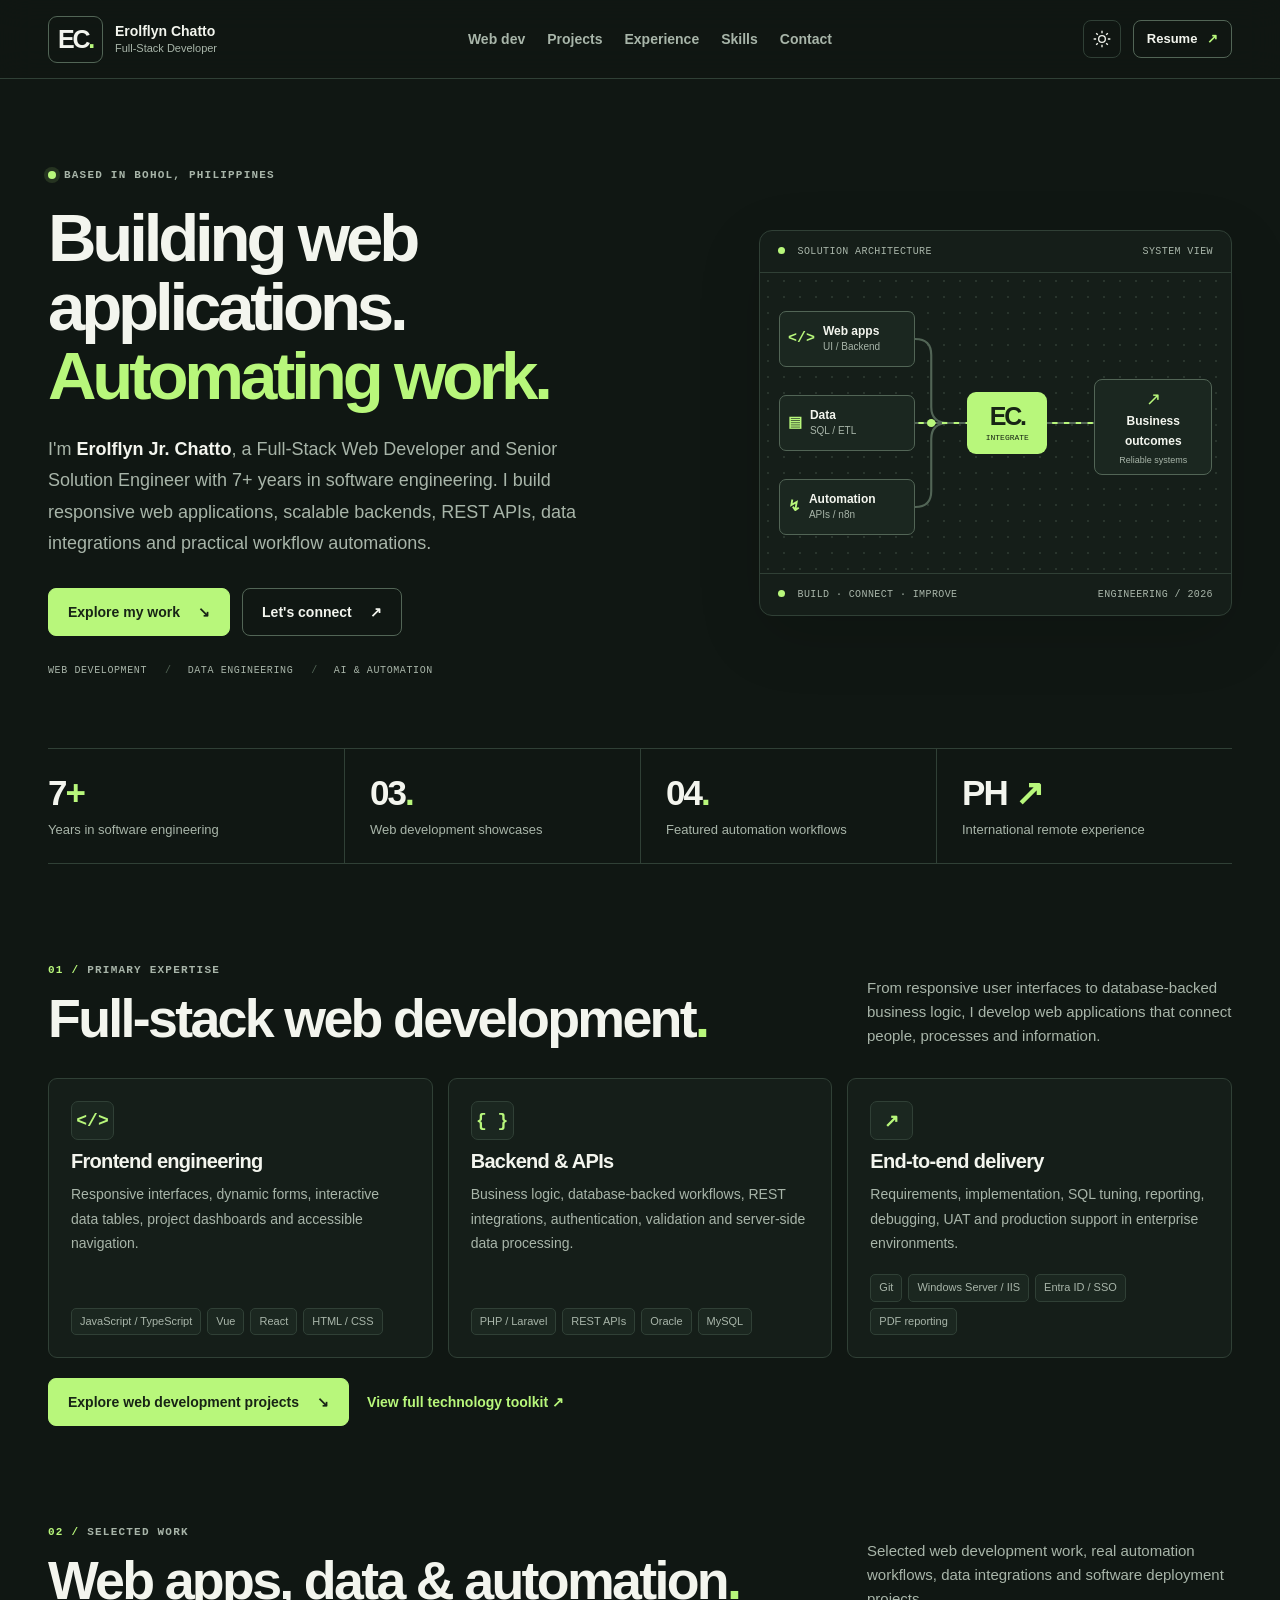
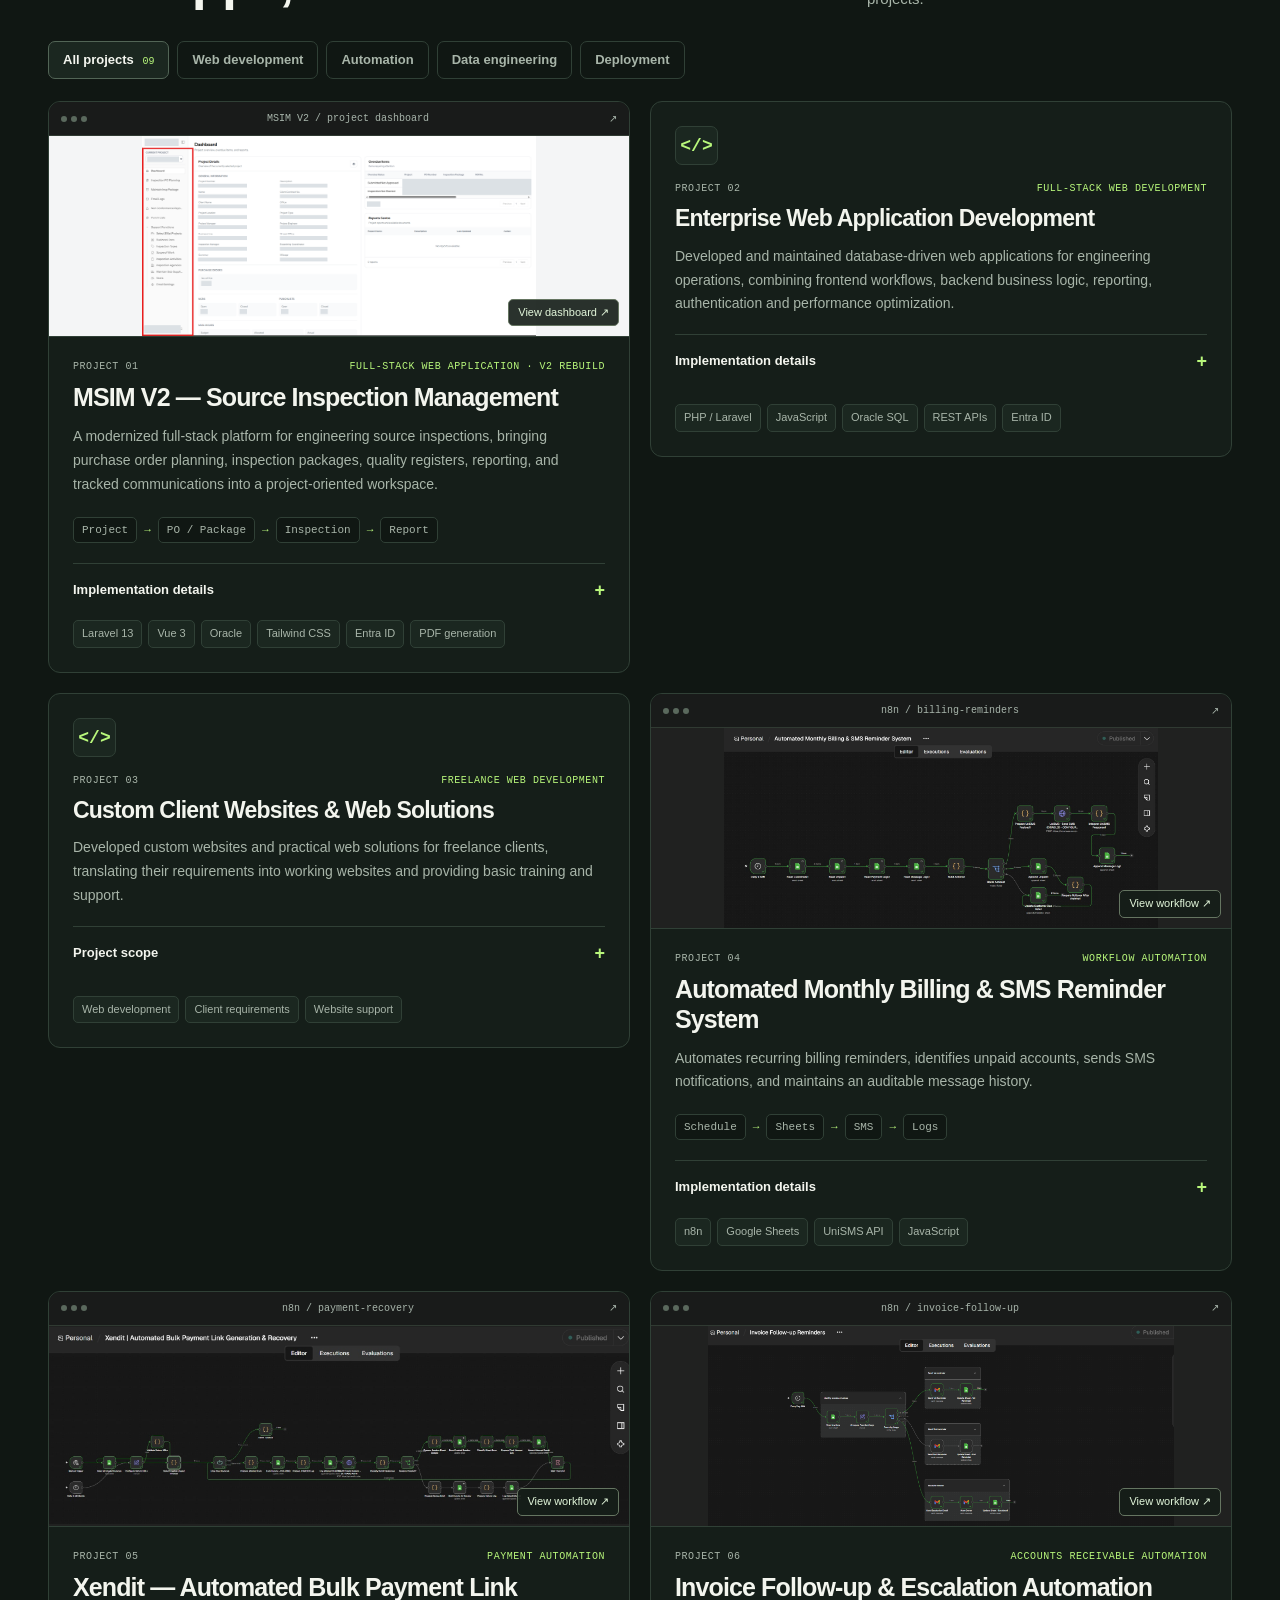
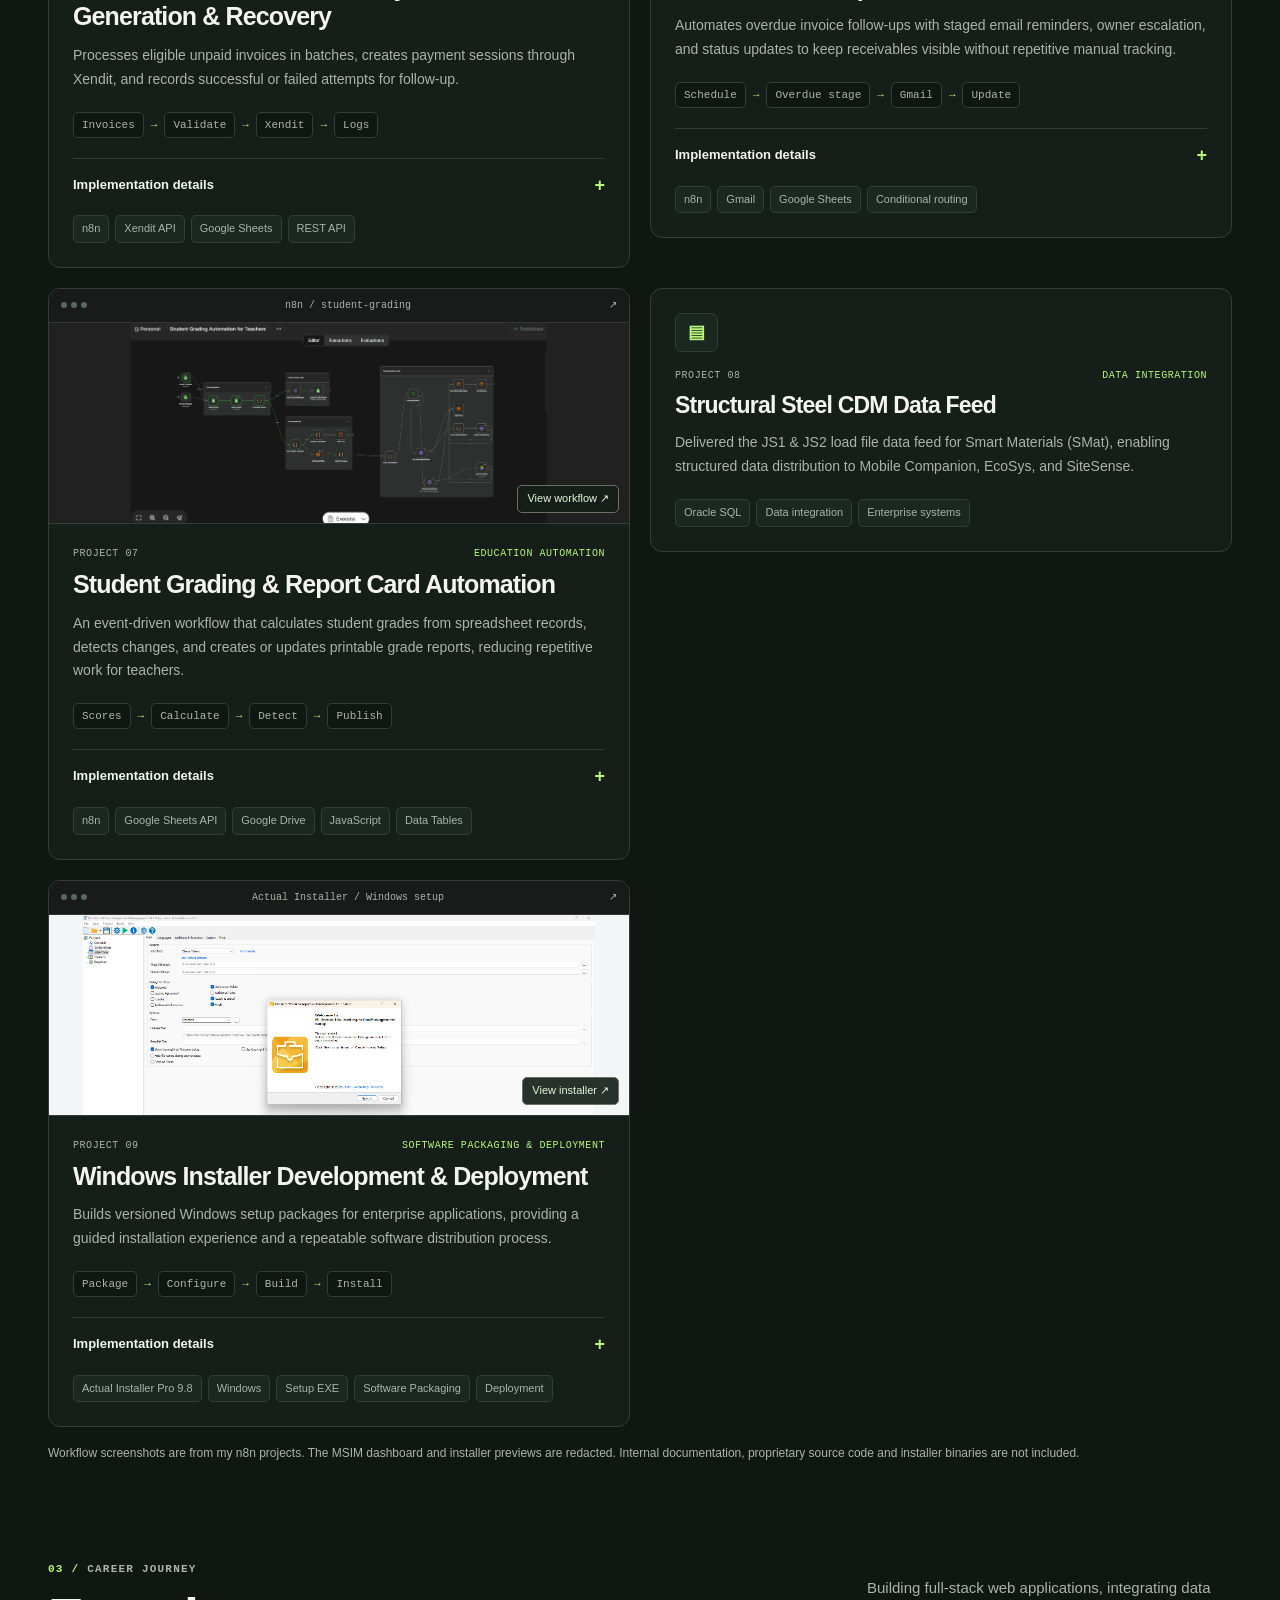
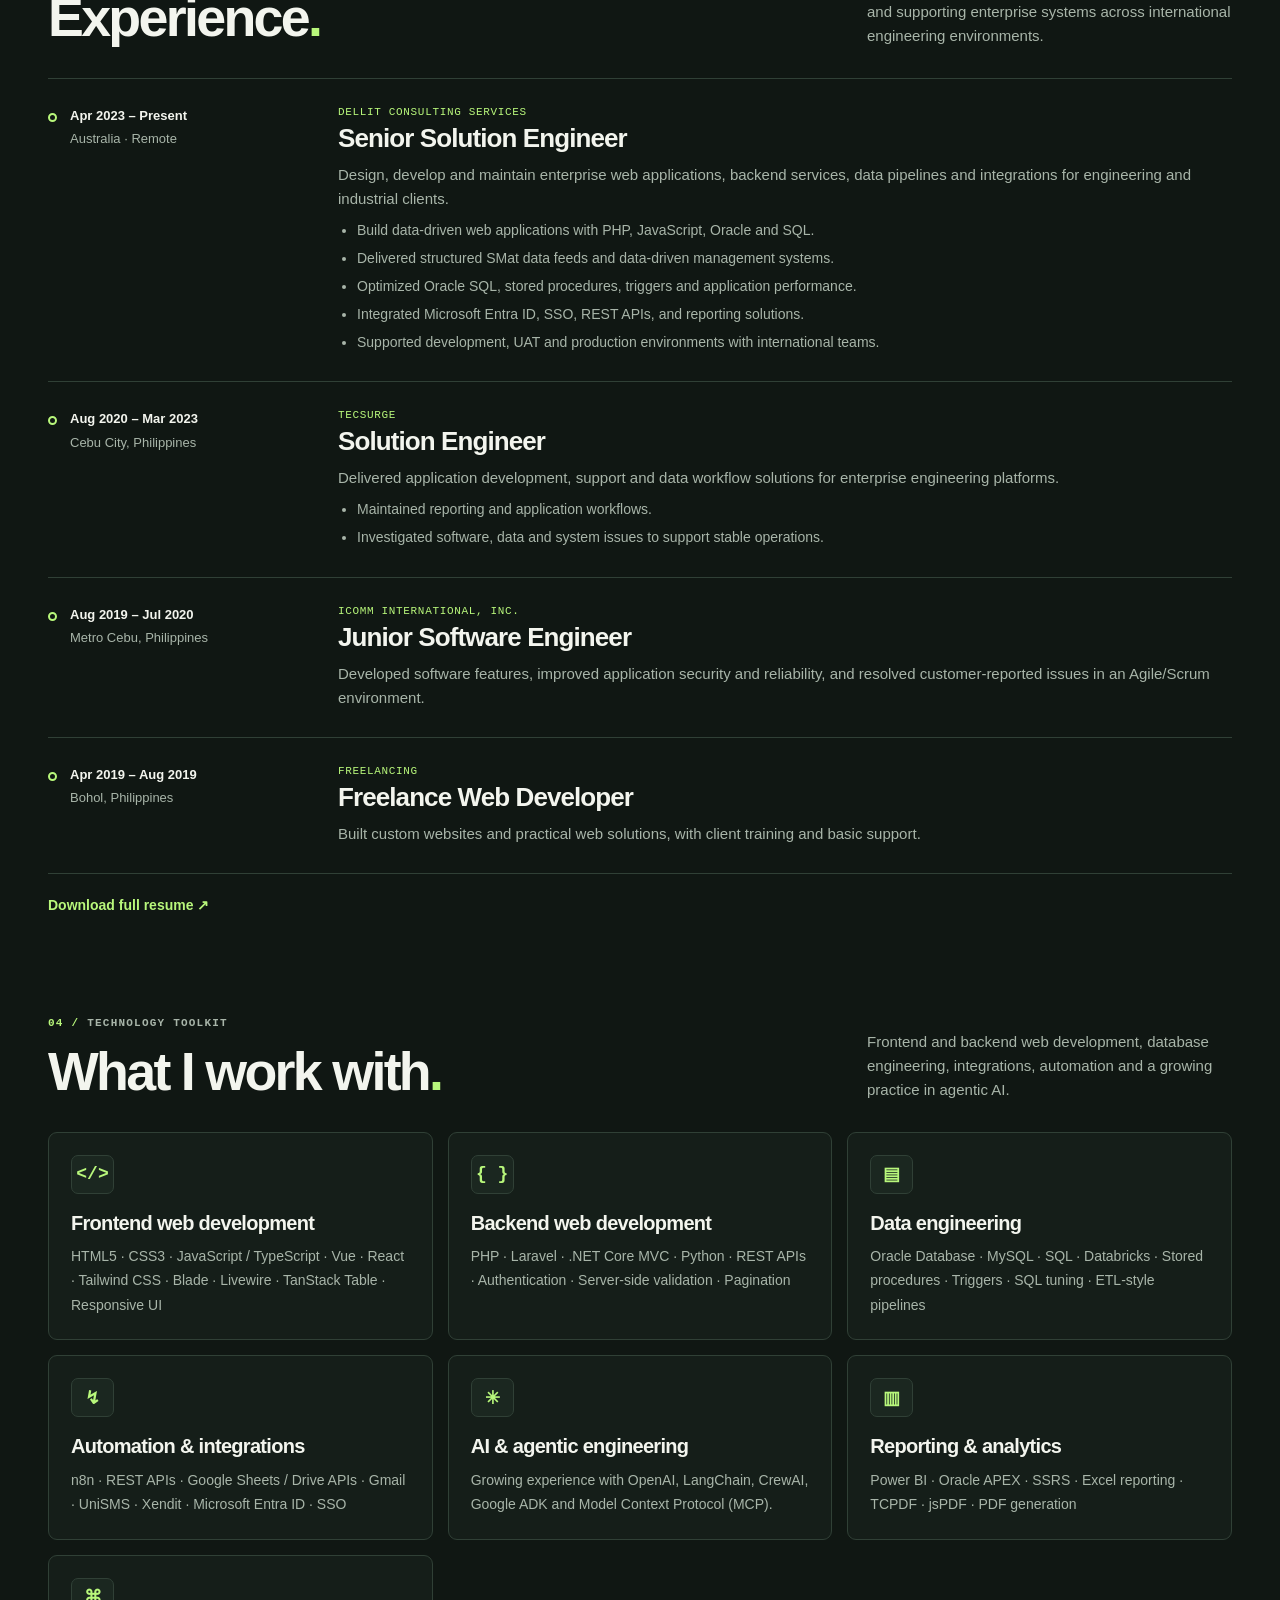
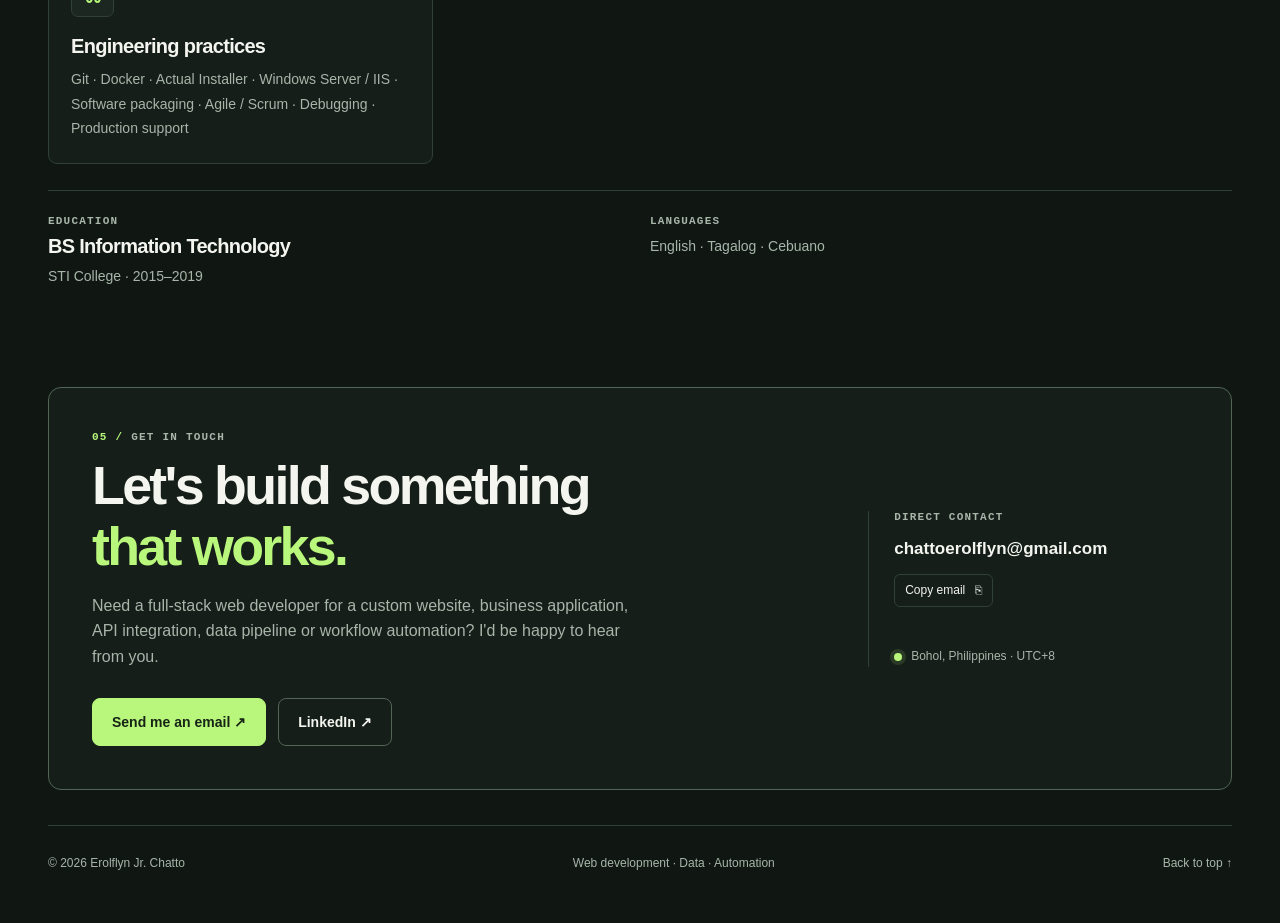
==== index.html @ 98aebdef "Initial professional portfolio website" ====
<!DOCTYPE html>

<html data-theme="dark" lang="en">
<head>
<meta charset="utf-8"/>
<meta content="width=device-width, initial-scale=1" name="viewport"/>
<meta content="Erolflyn Jr. Chatto — Full-Stack Web Developer and Senior Solution Engineer in the Philippines. Laravel, Vue, React, REST APIs, Oracle, MySQL, data engineering and n8n automation." name="description"/>
<meta content="#101713" name="theme-color"/>
<meta content="website" property="og:type"/>
<meta content="Erolflyn Jr. Chatto | Full-Stack Web Developer &amp; Solution Engineer" property="og:title"/>
<meta content="Explore full-stack web applications, custom websites, REST integrations, data engineering and practical n8n workflows." property="og:description"/>
<title>Erolflyn Jr. Chatto — Full-Stack Web Developer &amp; Solution Engineer</title>
<link href="assets/favicon.svg" rel="icon" type="image/svg+xml"/>
<link href="styles.css" rel="stylesheet"/>
<script defer="" src="script.js"></script>
</head>
<body>
<a class="skip-link" href="#main">Skip to content</a>
<header class="site-header"><div class="container nav-wrap">
<a aria-label="Erolflyn Chatto, home" class="brand" href="#home"><span class="brand-mark">EC<span>.</span></span><span class="brand-name">Erolflyn Chatto<small>Full-Stack Developer</small></span></a>
<nav aria-label="Main navigation" id="nav"><a href="#web-development">Web dev</a><a href="#projects">Projects</a><a href="#experience">Experience</a><a href="#skills">Skills</a><a href="#contact">Contact</a></nav>
<div class="nav-actions"><button aria-label="Switch to light theme" class="icon-button theme-toggle" title="Switch theme" type="button"><svg aria-hidden="true" fill="none" stroke="currentColor" stroke-width="1.6" viewbox="0 0 24 24"><circle cx="12" cy="12" r="4"></circle><path d="M12 2v3m0 14v3M2 12h3m14 0h3M5 5l2 2m10 10 2 2M5 19l2-2M17 7l2-2"></path></svg></button><a class="nav-resume" download="" href="assets/Erolflyn-Chatto-Resume.pdf">Resume <span>↗</span></a><button aria-controls="nav" aria-expanded="false" aria-label="Open menu" class="icon-button menu-toggle" type="button"><svg aria-hidden="true" fill="none" stroke="currentColor" stroke-width="1.8" viewbox="0 0 24 24"><path d="M4 7h16M4 12h16M4 17h16"></path></svg></button></div>
</div></header>
<main id="main">
<section class="hero container" id="home"><div class="hero-copy"><div class="eyebrow"><span class="status-dot"></span> BASED IN BOHOL, PHILIPPINES</div><h1>Building web<br/>applications.<br/><em>Automating work.</em></h1><p class="hero-intro">I'm <strong>Erolflyn Jr. Chatto</strong>, a Full-Stack Web Developer and Senior Solution Engineer with 7+ years in software engineering. I build responsive web applications, scalable backends, REST APIs, data integrations and practical workflow automations.</p><div class="hero-actions"><a class="button primary" href="#projects">Explore my work <span>↘</span></a><a class="button secondary" href="#contact">Let's connect <span>↗</span></a></div><div class="hero-tech"><span>WEB DEVELOPMENT</span><span>DATA ENGINEERING</span><span>AI &amp; AUTOMATION</span></div></div>
<div aria-label="Illustration showing software, data and automation connecting to business outcomes" class="hero-visual"><div class="visual-top"><span><i></i> SOLUTION ARCHITECTURE</span><span>SYSTEM VIEW</span></div><div class="diagram"><div class="diagram-grid"></div><svg aria-hidden="true" class="diagram-lines" fill="none" preserveaspectratio="none" viewbox="0 0 440 300"><path d="M82 66H145Q160 66 160 82V134Q160 150 176 150H197M82 150H197M82 234H145Q160 234 160 218V166Q160 150 176 150H197M251 150H350" stroke="var(--line-strong)" stroke-width="2"></path><path d="M82 150H197M251 150H350" stroke="var(--accent)" stroke-dasharray="5 6" stroke-width="2"></path><circle cx="160" cy="150" fill="var(--accent)" r="4"></circle></svg><div class="diagram-node node-a"><span class="node-icon">&lt;/&gt;</span><span>Web apps<small>UI / Backend</small></span></div><div class="diagram-node node-b"><span class="node-icon">▤</span><span>Data<small>SQL / ETL</small></span></div><div class="diagram-node node-c"><span class="node-icon">↯</span><span>Automation<small>APIs / n8n</small></span></div><div class="hub"><span>EC<span>.</span></span><small>INTEGRATE</small></div><div class="outcome"><span class="outcome-icon">↗</span><strong>Business<br/>outcomes</strong><small>Reliable systems</small></div></div><div class="visual-bottom"><span><i></i> BUILD · CONNECT · IMPROVE</span><span>ENGINEERING / 2026</span></div></div>
<div class="stats"><div><strong>7<span>+</span></strong><p>Years in software engineering</p></div><div><strong>03<span>.</span></strong><p>Web development showcases</p></div><div><strong>04<span>.</span></strong><p>Featured automation workflows</p></div><div><strong class="remote-stat">PH <span>↗</span></strong><p>International remote experience</p></div></div></section>
<section class="section container web-section" id="web-development">
<div class="section-heading"><div><div class="eyebrow"><span class="section-number">01 /</span> PRIMARY EXPERTISE</div><h2>Full-stack web development<span>.</span></h2></div><p>From responsive user interfaces to database-backed business logic, I develop web applications that connect people, processes and information.</p></div>
<div class="web-capabilities">
<article class="skill-card"><div class="skill-icon">&lt;/&gt;</div><h3>Frontend engineering</h3><p>Responsive interfaces, dynamic forms, interactive data tables, project dashboards and accessible navigation.</p><div class="tags"><span>JavaScript / TypeScript</span><span>Vue</span><span>React</span><span>HTML / CSS</span></div></article>
<article class="skill-card"><div class="skill-icon">{ }</div><h3>Backend &amp; APIs</h3><p>Business logic, database-backed workflows, REST integrations, authentication, validation and server-side data processing.</p><div class="tags"><span>PHP / Laravel</span><span>REST APIs</span><span>Oracle</span><span>MySQL</span></div></article>
<article class="skill-card"><div class="skill-icon">↗</div><h3>End-to-end delivery</h3><p>Requirements, implementation, SQL tuning, reporting, debugging, UAT and production support in enterprise environments.</p><div class="tags"><span>Git</span><span>Windows Server / IIS</span><span>Entra ID / SSO</span><span>PDF reporting</span></div></article>
</div><div class="web-cta"><a class="button primary" data-filter-link="web" href="#projects">Explore web development projects <span>↘</span></a><a class="text-link" href="#skills">View full technology toolkit ↗</a></div></section><section class="section container" id="projects"><div class="section-heading"><div><div class="eyebrow"><span class="section-number">02 /</span> SELECTED WORK</div><h2>Web apps, data &amp; automation<span>.</span></h2></div><p>Selected web development work, real automation workflows, data integrations and software deployment projects.</p></div>
<div aria-label="Filter projects" class="filters"><button aria-pressed="true" class="filter active" data-filter="all" type="button">All projects <span>09</span></button><button aria-pressed="false" class="filter" data-filter="web" type="button">Web development</button><button aria-pressed="false" class="filter" data-filter="automation" type="button">Automation</button><button aria-pressed="false" class="filter" data-filter="engineering" type="button">Data engineering</button><button aria-pressed="false" class="filter" data-filter="deployment" type="button">Deployment</button></div>
<div class="project-grid">








<article class="project-card featured" data-category="web"><button aria-label="Enlarge redacted MSIM V2 dashboard screenshot" class="project-image msim-image" data-image="assets/msim-dashboard-redacted.png" data-title="MSIM V2 — Source Inspection Management (redacted dashboard)" type="button"><div class="image-toolbar"><span><i></i><i></i><i></i></span><span>MSIM V2 / project dashboard</span><span>↗</span></div><img alt="Redacted source inspection dashboard with navigation, project details, overdue items, quality registers and reports centre" height="519" loading="lazy" src="assets/msim-dashboard-redacted.png" width="1020"/><span class="image-zoom">View dashboard ↗</span></button><div class="project-body"><div class="project-meta"><span class="project-index">PROJECT 01</span><span class="project-type">FULL-STACK WEB APPLICATION · V2 REBUILD</span></div><h3>MSIM V2 — Source Inspection Management</h3><p>A modernized full-stack platform for engineering source inspections, bringing purchase order planning, inspection packages, quality registers, reporting, and tracked communications into a project-oriented workspace.</p><div aria-label="Project to purchase order to inspection to report" class="mini-flow"><span>Project</span><b>→</b><span>PO / Package</span><b>→</b><span>Inspection</span><b>→</b><span>Report</span></div><details><summary>Implementation details <span>+</span></summary><ul><li><strong>Inspection lifecycle:</strong> project dashboards, purchase order planning, inspection packages, Notice of Inspection (NOI) revisions, and inspection report status workflows.</li><li><strong>Quality management:</strong> non-conformance reports (NCRs), punch lists, attachments and inspection master data.</li><li><strong>Dynamic PDF designer:</strong> configurable report sections, field ordering, logos, layouts, preview and draft/publish workflow.</li><li><strong>Communication:</strong> queued email delivery, searchable message logs, attempt history and follow-up emails.</li><li><strong>Identity and UI:</strong> Microsoft Entra ID SSO, local authentication, role-aware navigation, responsive Vue interfaces and server-side pagination.</li><li><strong>Architecture:</strong> Laravel 13, Vue 3, Livewire/Flux, Tailwind CSS, TanStack Table and Oracle database integration.</li></ul><p class="case-note"><strong>Roadmap:</strong> AI-assisted PDF text and checkbox extraction with human review is planned; model integration is not yet verified. Deployment, server-side authorization and production acceptance remain subject to validation.</p></details><div class="tags"><span>Laravel 13</span><span>Vue 3</span><span>Oracle</span><span>Tailwind CSS</span><span>Entra ID</span><span>PDF generation</span></div></div></article><article class="project-card compact" data-category="web"><div aria-hidden="true" class="compact-icon">&lt;/&gt;</div><div class="project-meta"><span class="project-index">PROJECT 02</span><span class="project-type">FULL-STACK WEB DEVELOPMENT</span></div><h3>Enterprise Web Application Development</h3><p>Developed and maintained database-driven web applications for engineering operations, combining frontend workflows, backend business logic, reporting, authentication and performance optimization.</p><details><summary>Implementation details <span>+</span></summary><ul><li>Delivered web application features and backend workflows using PHP, JavaScript and Oracle SQL.</li><li>Integrated REST APIs and Microsoft Entra ID authentication.</li><li>Developed reporting and document-generation features, and optimized SQL and application performance.</li><li>Supported development, UAT and production environments with international teams.</li></ul></details><div class="tags"><span>PHP / Laravel</span><span>JavaScript</span><span>Oracle SQL</span><span>REST APIs</span><span>Entra ID</span></div></article><article class="project-card compact" data-category="web"><div aria-hidden="true" class="compact-icon">&lt;/&gt;</div><div class="project-meta"><span class="project-index">PROJECT 03</span><span class="project-type">FREELANCE WEB DEVELOPMENT</span></div><h3>Custom Client Websites &amp; Web Solutions</h3><p>Developed custom websites and practical web solutions for freelance clients, translating their requirements into working websites and providing basic training and support.</p><details><summary>Project scope <span>+</span></summary><ul><li>Client requirement discussions and tailored website development.</li><li>Delivery of practical web solutions based on business needs.</li><li>Basic user training and post-delivery support.</li></ul></details><div class="tags"><span>Web development</span><span>Client requirements</span><span>Website support</span></div></article><article class="project-card featured" data-category="automation"><button aria-label="Enlarge monthly billing workflow screenshot" class="project-image" data-image="assets/billing-workflow.jpg" data-title="Automated Monthly Billing &amp; SMS Reminder System" type="button"><div class="image-toolbar"><span><i></i><i></i><i></i></span><span>n8n / billing-reminders</span><span>↗</span></div><img alt="n8n billing workflow showing scheduled trigger, Google Sheets, action routing, UniSMS and message logs" height="736" src="assets/billing-workflow.jpg" width="1594"/><span class="image-zoom">View workflow ↗</span></button><div class="project-body"><div class="project-meta"><span class="project-index">PROJECT 04</span><span class="project-type">WORKFLOW AUTOMATION</span></div><h3>Automated Monthly Billing &amp; SMS Reminder System</h3><p>Automates recurring billing reminders, identifies unpaid accounts, sends SMS notifications, and maintains an auditable message history.</p><div aria-label="Schedule to Sheets to SMS to logs" class="mini-flow"><span>Schedule</span><b>→</b><span>Sheets</span><b>→</b><span>SMS</span><b>→</b><span>Logs</span></div><details><summary>Implementation details <span>+</span></summary><ul><li>Daily scheduled execution reads customer, unpaid invoice, payment and message records.</li><li>Rule-based action routing determines reminders and billing rollover tasks.</li><li>UniSMS API integration prepares requests and interprets responses before logging.</li><li>Unpaid invoice archiving and due-date updates support monthly billing cycles.</li></ul></details><div class="tags"><span>n8n</span><span>Google Sheets</span><span>UniSMS API</span><span>JavaScript</span></div></div></article><article class="project-card featured" data-category="automation"><button aria-label="Enlarge Xendit workflow screenshot" class="project-image" data-image="assets/xendit-workflow.jpg" data-title="Xendit — Automated Bulk Payment Link Generation &amp; Recovery" type="button"><div class="image-toolbar"><span><i></i><i></i><i></i></span><span>n8n / payment-recovery</span><span>↗</span></div><img alt="n8n Xendit payment workflow with invoice selection, locking, API requests, success and failure logging" height="615" src="assets/xendit-workflow.jpg" width="1806"/><span class="image-zoom">View workflow ↗</span></button><div class="project-body"><div class="project-meta"><span class="project-index">PROJECT 05</span><span class="project-type">PAYMENT AUTOMATION</span></div><h3>Xendit — Automated Bulk Payment Link Generation &amp; Recovery</h3><p>Processes eligible unpaid invoices in batches, creates payment sessions through Xendit, and records successful or failed attempts for follow-up.</p><div aria-label="Invoices to validate to Xendit to logs" class="mini-flow"><span>Invoices</span><b>→</b><span>Validate</span><b>→</b><span>Xendit</span><b>→</b><span>Logs</span></div><details><summary>Implementation details <span>+</span></summary><ul><li>Manual and scheduled triggers select eligible unpaid invoices.</li><li>Invoice validation and attempt locking help prevent duplicate processing.</li><li>Xendit API requests create payment sessions; response classification routes outcomes.</li><li>Successful sessions are saved; failures are held for review with attempt logs.</li></ul></details><div class="tags"><span>n8n</span><span>Xendit API</span><span>Google Sheets</span><span>REST API</span></div></div></article><article class="project-card featured" data-category="automation"><button aria-label="Enlarge invoice follow-up workflow screenshot" class="project-image" data-image="assets/invoice-followup-workflow.png" data-title="Invoice Follow-up &amp; Escalation Automation" type="button"><div class="image-toolbar"><span><i></i><i></i><i></i></span><span>n8n / invoice-follow-up</span><span>↗</span></div><img alt="n8n workflow with a daily schedule, Google Sheets invoice lookup, overdue-stage routing, Gmail reminders and escalation" height="745" loading="lazy" src="assets/invoice-followup-workflow.png" width="1738"/><span class="image-zoom">View workflow ↗</span></button><div class="project-body"><div class="project-meta"><span class="project-index">PROJECT 06</span><span class="project-type">ACCOUNTS RECEIVABLE AUTOMATION</span></div><h3>Invoice Follow-up &amp; Escalation Automation</h3><p>Automates overdue invoice follow-ups with staged email reminders, owner escalation, and status updates to keep receivables visible without repetitive manual tracking.</p><div aria-label="Daily schedule to overdue stage to email to status update" class="mini-flow"><span>Schedule</span><b>→</b><span>Overdue stage</span><b>→</b><span>Gmail</span><b>→</b><span>Update</span></div><details><summary>Implementation details <span>+</span></summary><ul><li>Runs daily at 9 AM and reads invoice records from Google Sheets.</li><li>Computes the overdue stage and routes invoices into first reminder, second reminder, or escalation branches.</li><li>Sends stage-specific email reminders through Gmail and updates invoice tracking fields.</li><li>Escalates unresolved invoices through a dedicated email, alerts the owner, and records escalation status.</li></ul><p class="case-note">Designed to support timely collections and consistent follow-up without manual monitoring of every invoice.</p></details><div class="tags"><span>n8n</span><span>Gmail</span><span>Google Sheets</span><span>Conditional routing</span></div></div></article><article class="project-card featured" data-category="automation"><button aria-label="Enlarge Student Grading &amp; Report Card Automation screenshot" class="project-image" data-image="assets/student-grading-workflow.png" data-title="Student Grading &amp; Report Card Automation" type="button"><div class="image-toolbar"><span><i></i><i></i><i></i></span><span>n8n / student-grading</span><span>↗</span></div><img alt="n8n grading workflow with score and grade change triggers, calculation, change detection, spreadsheet creation and logging" height="838" loading="lazy" src="assets/student-grading-workflow.png" width="1743"/><span class="image-zoom">View workflow ↗</span></button><div class="project-body"><div class="project-meta"><span class="project-index">PROJECT 07</span><span class="project-type">EDUCATION AUTOMATION</span></div><h3>Student Grading &amp; Report Card Automation</h3><p>An event-driven workflow that calculates student grades from spreadsheet records, detects changes, and creates or updates printable grade reports, reducing repetitive work for teachers.</p><div aria-label="Scores to Calculate to Detect to Publish" class="mini-flow"><span>Scores</span><b>→</b><span>Calculate</span><b>→</b><span>Detect</span><b>→</b><span>Publish</span></div><details><summary>Implementation details <span>+</span></summary><ul><li>Google Sheets triggers respond to changes in student scores or grade records.</li><li>JavaScript calculates grades and updates changed grade records in the source spreadsheet.</li><li>Builds report payloads and compares them with saved generation state to identify changed reports.</li><li>Creates or updates printable grade sheets through the Google Sheets API and organizes new spreadsheets in a Google Drive folder.</li><li>Stores generation state and records success or failure logs using n8n Data Tables for traceability.</li></ul></details><div class="tags"><span>n8n</span><span>Google Sheets API</span><span>Google Drive</span><span>JavaScript</span><span>Data Tables</span></div></div></article><article class="project-card compact" data-category="engineering"><div aria-hidden="true" class="compact-icon">▤</div><div class="project-meta"><span class="project-index">PROJECT 08</span><span class="project-type">DATA INTEGRATION</span></div><h3>Structural Steel CDM Data Feed</h3><p>Delivered the JS1 &amp; JS2 load file data feed for Smart Materials (SMat), enabling structured data distribution to Mobile Companion, EcoSys, and SiteSense.</p><div class="tags"><span>Oracle SQL</span><span>Data integration</span><span>Enterprise systems</span></div></article><article class="project-card featured" data-category="deployment"><button aria-label="Enlarge Windows Installer Development &amp; Deployment screenshot" class="project-image msim-image" data-image="assets/windows-installer-redacted.png" data-title="Windows Installer Development &amp; Deployment" type="button"><div class="image-toolbar"><span><i></i><i></i><i></i></span><span>Actual Installer / Windows setup</span><span>↗</span></div><img alt="Actual Installer Pro 9.8 project editor and version 4.1.0 source inspection application setup wizard; local asset paths redacted" height="749" loading="lazy" src="assets/windows-installer-redacted.png" width="1915"/><span class="image-zoom">View installer ↗</span></button><div class="project-body"><div class="project-meta"><span class="project-index">PROJECT 09</span><span class="project-type">SOFTWARE PACKAGING &amp; DEPLOYMENT</span></div><h3>Windows Installer Development &amp; Deployment</h3><p>Builds versioned Windows setup packages for enterprise applications, providing a guided installation experience and a repeatable software distribution process.</p><div aria-label="Package to Configure to Build to Install" class="mini-flow"><span>Package</span><b>→</b><span>Configure</span><b>→</b><span>Build</span><b>→</b><span>Install</span></div><details><summary>Implementation details <span>+</span></summary><ul><li>Created a Windows setup package for an enterprise source inspection management application, shown at version 4.1.0.</li><li>Configured a classic installation wizard with welcome, destination folder, ready-to-install and finish screens.</li><li>Managed branded wizard and header graphics, version information and copyright presentation.</li><li>Prepared application files and installation settings for repeatable Windows software delivery.</li><li>Installer engineering complements application development and Windows Server deployment experience; the portfolio contains a screenshot, not the proprietary installer binary.</li></ul></details><div class="tags"><span>Actual Installer Pro 9.8</span><span>Windows</span><span>Setup EXE</span><span>Software Packaging</span><span>Deployment</span></div></div></article></div><p class="section-footnote">Workflow screenshots are from my n8n projects. The MSIM dashboard and installer previews are redacted. Internal documentation, proprietary source code and installer binaries are not included.</p></section>
<section class="section container" id="experience"><div class="section-heading"><div><div class="eyebrow"><span class="section-number">03 /</span> CAREER JOURNEY</div><h2>Experience<span>.</span></h2></div><p>Building full-stack web applications, integrating data and supporting enterprise systems across international engineering environments.</p></div><div class="experience-list">
<article class="experience-row"><div class="experience-date"><span class="timeline-dot"></span><strong>Apr 2023 – Present</strong><small>Australia · Remote</small></div><div><div class="experience-company">DELLIT CONSULTING SERVICES</div><h3>Senior Solution Engineer</h3><p>Design, develop and maintain enterprise web applications, backend services, data pipelines and integrations for engineering and industrial clients.</p><ul><li>Build data-driven web applications with PHP, JavaScript, Oracle and SQL.</li><li>Delivered structured SMat data feeds and data-driven management systems.</li><li>Optimized Oracle SQL, stored procedures, triggers and application performance.</li><li>Integrated Microsoft Entra ID, SSO, REST APIs, and reporting solutions.</li><li>Supported development, UAT and production environments with international teams.</li></ul></div></article>
<article class="experience-row"><div class="experience-date"><span class="timeline-dot"></span><strong>Aug 2020 – Mar 2023</strong><small>Cebu City, Philippines</small></div><div><div class="experience-company">TECSURGE</div><h3>Solution Engineer</h3><p>Delivered application development, support and data workflow solutions for enterprise engineering platforms.</p><ul><li>Maintained reporting and application workflows.</li><li>Investigated software, data and system issues to support stable operations.</li></ul></div></article>
<article class="experience-row"><div class="experience-date"><span class="timeline-dot"></span><strong>Aug 2019 – Jul 2020</strong><small>Metro Cebu, Philippines</small></div><div><div class="experience-company">ICOMM INTERNATIONAL, INC.</div><h3>Junior Software Engineer</h3><p>Developed software features, improved application security and reliability, and resolved customer-reported issues in an Agile/Scrum environment.</p></div></article>
<article class="experience-row"><div class="experience-date"><span class="timeline-dot"></span><strong>Apr 2019 – Aug 2019</strong><small>Bohol, Philippines</small></div><div><div class="experience-company">FREELANCING</div><h3>Freelance Web Developer</h3><p>Built custom websites and practical web solutions, with client training and basic support.</p></div></article>
</div><a class="text-link" download="" href="assets/Erolflyn-Chatto-Resume.pdf">Download full resume ↗</a></section>
<section class="section container" id="skills"><div class="section-heading"><div><div class="eyebrow"><span class="section-number">04 /</span> TECHNOLOGY TOOLKIT</div><h2>What I work with<span>.</span></h2></div><p>Frontend and backend web development, database engineering, integrations, automation and a growing practice in agentic AI.</p></div><div class="skills-grid">
<article class="skill-card"><div class="skill-icon">&lt;/&gt;</div><h3>Frontend web development</h3><p>HTML5 · CSS3 · JavaScript / TypeScript · Vue · React · Tailwind CSS · Blade · Livewire · TanStack Table · Responsive UI</p></article><article class="skill-card"><div class="skill-icon">{ }</div><h3>Backend web development</h3><p>PHP · Laravel · .NET Core MVC · Python · REST APIs · Authentication · Server-side validation · Pagination</p></article>
<article class="skill-card"><div class="skill-icon">▤</div><h3>Data engineering</h3><p>Oracle Database · MySQL · SQL · Databricks · Stored procedures · Triggers · SQL tuning · ETL-style pipelines</p></article>
<article class="skill-card"><div class="skill-icon">↯</div><h3>Automation &amp; integrations</h3><p>n8n · REST APIs · Google Sheets / Drive APIs · Gmail · UniSMS · Xendit · Microsoft Entra ID · SSO</p></article>
<article class="skill-card"><div class="skill-icon">✳</div><h3>AI &amp; agentic engineering</h3><p>Growing experience with OpenAI, LangChain, CrewAI, Google ADK and Model Context Protocol (MCP).</p></article>
<article class="skill-card"><div class="skill-icon">▥</div><h3>Reporting &amp; analytics</h3><p>Power BI · Oracle APEX · SSRS · Excel reporting · TCPDF · jsPDF · PDF generation</p></article>
<article class="skill-card"><div class="skill-icon">⌘</div><h3>Engineering practices</h3><p>Git · Docker · Actual Installer · Windows Server / IIS · Software packaging · Agile / Scrum · Debugging · Production support</p></article>
</div><div class="education"><div><span class="eyebrow">EDUCATION</span><h3>BS Information Technology</h3><p>STI College · 2015–2019</p></div><div><span class="eyebrow">LANGUAGES</span><p>English · Tagalog · Cebuano</p></div></div></section>
<section class="section contact container" id="contact"><div class="contact-panel"><div><div class="eyebrow"><span class="section-number">05 /</span> GET IN TOUCH</div><h2>Let's build something<br/><em>that works.</em></h2><p>Need a full-stack web developer for a custom website, business application, API integration, data pipeline or workflow automation? I'd be happy to hear from you.</p><div class="contact-actions"><a class="button primary" href="mailto:chattoerolflyn@gmail.com">Send me an email ↗</a><a class="button secondary" href="https://www.linkedin.com/in/erolflyn-jr-chatto-65bb7a18b/" rel="noopener noreferrer" target="_blank">LinkedIn ↗</a></div></div><div class="contact-side"><span class="eyebrow">DIRECT CONTACT</span><a class="email-address" href="mailto:chattoerolflyn@gmail.com">chattoerolflyn@gmail.com</a><button class="copy-button" data-email="chattoerolflyn@gmail.com" type="button">Copy email <span>⎘</span></button><span class="copy-status" role="status"></span><div class="contact-location"><span class="status-dot"></span> Bohol, Philippines · UTC+8</div></div></div></section>
</main><footer class="container footer"><span>© <span id="year">2026</span> Erolflyn Jr. Chatto</span><span>Web development · Data · Automation</span><a href="#home">Back to top ↑</a></footer>
<dialog aria-labelledby="dialog-title" id="image-dialog"><div class="dialog-header"><h2 id="dialog-title">Project screenshot</h2><button aria-label="Close screenshot" class="icon-button close-dialog" type="button">×</button></div><div class="dialog-image-wrap"><img alt="" id="dialog-image"/></div><p>Scroll horizontally to inspect the screenshot on smaller screens.</p><a id="open-original" rel="noopener noreferrer" target="_blank">Open original image ↗</a></dialog>
</body></html>
---- styles.css ----
:root{color-scheme:dark;--bg:#101713;--panel:#151e19;--panel2:#1b2720;--text:#f3f5ee;--muted:#a8b5a9;--accent:#b8f77b;--accent-ink:#172415;--line:#304036;--line-strong:#526556;--header:rgba(16,23,19,.94);--mono:ui-monospace,Consolas,monospace;--sans:Inter,'Segoe UI',Arial,sans-serif} :root[data-theme=light]{color-scheme:light;--bg:#f4f5ef;--panel:#fff;--panel2:#e9eee5;--text:#16241b;--muted:#536358;--accent:#397b2d;--accent-ink:#fff;--line:#d3ddd1;--line-strong:#9aafa0;--header:rgba(244,245,239,.94)}
*{box-sizing:border-box}html{scroll-behavior:smooth;scroll-padding-top:100px}body{margin:0;background:var(--bg);color:var(--text);font:16px/1.6 var(--sans)}a{color:inherit;text-decoration:none}button{font:inherit;color:inherit;cursor:pointer}button:focus-visible,a:focus-visible,summary:focus-visible{outline:2px solid var(--accent);outline-offset:4px}img{max-width:100%;display:block}p,h1,h2,h3{margin:0}h1,h2,h3{line-height:1.12;letter-spacing:-.035em}p{color:var(--muted)}.container{width:min(1200px,calc(100% - 96px));margin-inline:auto}.skip-link{position:fixed;top:10px;left:10px;transform:translateY(-160%);z-index:100;background:var(--accent);color:var(--accent-ink);padding:12px}.skip-link:focus{transform:none}.site-header{position:sticky;top:0;z-index:20;border-bottom:1px solid var(--line);background:var(--header);backdrop-filter:blur(16px)}.nav-wrap{height:78px;display:flex;align-items:center;justify-content:space-between;gap:30px}.brand{display:flex;align-items:center;gap:12px;white-space:nowrap}.brand-mark{font-size:25px;font-weight:800;letter-spacing:-.09em;line-height:1;border:1px solid var(--line-strong);border-radius:9px;padding:10px 9px}.brand-mark span,.section-heading h2 span,.stats strong span{color:var(--accent)}.brand-name{font-weight:700;font-size:14px;line-height:1.35}.brand-name small{display:block;color:var(--muted);font-weight:400;font-size:11px}.nav-wrap nav{display:flex;gap:30px;align-items:center}.nav-wrap nav a{color:var(--muted);font-size:14px;font-weight:600}.nav-wrap nav a:hover,.nav-wrap nav a.active{color:var(--accent)}.nav-actions{display:flex;align-items:center;gap:12px}.icon-button{width:38px;height:38px;border:1px solid var(--line);border-radius:8px;background:transparent;display:grid;place-items:center}.icon-button:hover,.nav-resume:hover{border-color:var(--accent)}.icon-button svg{width:20px;height:20px}.nav-resume{font-size:13px;font-weight:700;border:1px solid var(--line-strong);border-radius:8px;padding:8px 13px;white-space:nowrap}.nav-resume span{color:var(--accent);margin-left:6px}.menu-toggle{display:none}
.hero{display:grid;grid-template-columns:1.16fr .84fr;column-gap:58px;align-items:center;padding-top:90px}.eyebrow{font:600 11px var(--mono);letter-spacing:.11em;color:var(--muted);display:flex;align-items:center;gap:8px}.status-dot{display:inline-block;width:8px;height:8px;border-radius:50%;background:var(--accent);box-shadow:0 0 0 4px color-mix(in srgb,var(--accent) 13%,transparent);flex:none}.hero h1{font-size:clamp(42px,5.25vw,77px);line-height:1.025;letter-spacing:-.062em;margin:23px 0}.hero h1 em,.contact h2 em{font-style:normal;color:var(--accent)}.hero-intro{font-size:18px;max-width:560px;line-height:1.75}.hero-intro strong{color:var(--text)}.hero-actions,.contact-actions{display:flex;flex-wrap:wrap;gap:12px;margin-top:28px}.button{display:inline-flex;align-items:center;justify-content:center;gap:18px;min-height:48px;padding:12px 19px;border:1px solid var(--line-strong);border-radius:8px;font-weight:700;font-size:14px;transition:transform .18s,border-color .18s}.button:hover{transform:translateY(-2px);border-color:var(--accent)}.button.primary{background:var(--accent);color:var(--accent-ink);border-color:var(--accent)}.hero-tech{display:flex;flex-wrap:wrap;gap:18px;margin-top:29px;font:10px var(--mono);letter-spacing:.06em;color:var(--muted)}.hero-tech span+span:before{content:'/';margin-right:16px;color:var(--line-strong)}.hero-visual{border:1px solid var(--line);border-radius:13px;background:var(--panel);box-shadow:0 20px 65px #0002;overflow:hidden}.visual-top,.visual-bottom{display:flex;justify-content:space-between;align-items:center;gap:8px;padding:15px 18px;color:var(--muted);font:10px var(--mono);letter-spacing:.04em}.visual-top{border-bottom:1px solid var(--line)}.visual-bottom{border-top:1px solid var(--line)}.visual-top i,.visual-bottom i{display:inline-block;width:7px;height:7px;border-radius:50%;background:var(--accent);margin-right:6px}.diagram{position:relative;height:300px;isolation:isolate}.diagram-grid{position:absolute;inset:0;background-image:radial-gradient(var(--line-strong) .8px,transparent .8px);background-size:16px 16px;opacity:.32;z-index:-2}.diagram-lines{position:absolute;width:100%;height:100%;inset:0;z-index:-1}.diagram-node{display:flex;align-items:center;gap:8px;position:absolute;left:4%;width:29%;min-height:56px;padding:9px 8px;background:var(--panel2);border:1px solid var(--line-strong);border-radius:7px;font-size:12px;font-weight:700;line-height:1.4}.node-a{top:38px}.node-b{top:122px}.node-c{top:206px}.diagram-node small,.outcome small{display:block;font-size:10px;font-weight:400;color:var(--muted)}.node-icon{font:700 15px var(--mono);color:var(--accent)}.hub{position:absolute;left:44%;top:119px;width:17%;height:62px;background:var(--accent);color:var(--accent-ink);display:grid;place-content:center;text-align:center;border-radius:9px}.hub>span{font-size:25px;letter-spacing:-.09em;font-weight:800;line-height:1.1}.hub small{font:8px var(--mono);margin-top:3px}.outcome{position:absolute;right:4%;top:106px;width:25%;min-height:88px;border-radius:8px;background:var(--panel2);border:1px solid var(--line-strong);text-align:center;padding:8px 4px;line-height:1.25}.outcome strong{font-size:12px}.outcome-icon{display:block;font-size:18px;color:var(--accent)}.outcome small{margin-top:5px;font-size:9px}.stats{grid-column:1/-1;display:grid;grid-template-columns:repeat(4,1fr);border-top:1px solid var(--line);border-bottom:1px solid var(--line);margin-top:72px}.stats>div{padding:23px 20px 22px 0}.stats>div+div{padding-left:25px;border-left:1px solid var(--line)}.stats strong{font-size:35px;letter-spacing:-.055em;line-height:1.2}.stats p{font-size:13px;margin-top:6px}
.section{padding-top:100px}.section-heading{display:flex;align-items:end;justify-content:space-between;gap:35px;margin-bottom:30px}.section-heading h2,.contact h2{font-size:clamp(34px,4.2vw,56px);margin-top:12px;letter-spacing:-.05em}.section-heading>p{max-width:365px;font-size:15px}.section-number{color:var(--accent)}.filters{display:flex;flex-wrap:wrap;gap:8px;margin-bottom:22px}.filter{border:1px solid var(--line);background:transparent;color:var(--muted);border-radius:7px;padding:8px 14px;font-size:13px;font-weight:600}.filter.active{color:var(--text);background:var(--panel2);border-color:var(--line-strong)}.filter:hover{border-color:var(--accent)}.filter span{font:10px var(--mono);color:var(--accent);margin-left:5px}.project-grid{display:grid;grid-template-columns:repeat(2,minmax(0,1fr));gap:20px;align-items:start}.project-card{border:1px solid var(--line);background:var(--panel);border-radius:12px;overflow:hidden;min-width:0}.project-card[hidden]{display:none}.project-card:hover{border-color:var(--line-strong)}.project-image{position:relative;display:block;width:100%;padding:0;text-align:left;border:0;border-bottom:1px solid var(--line);background:#191b1a;color:#dce4db;overflow:hidden}.image-toolbar{height:34px;display:flex;align-items:center;justify-content:space-between;padding:0 12px;font:10px var(--mono);color:#a7b4aa;border-bottom:1px solid #303a32}.image-toolbar>span:first-child{display:flex;gap:4px}.image-toolbar i{width:6px;height:6px;border-radius:50%;background:#5a695d}.project-image img{width:100%;height:200px;object-fit:contain;background:#202120}.image-zoom{position:absolute;right:10px;bottom:10px;background:#151e19e8;color:#e2f6da;border:1px solid #657561;border-radius:5px;padding:4px 9px;font-size:11px}.project-image:hover .image-zoom{background:#b8f77b;color:#172415}.project-body,.compact{padding:24px}.project-meta{display:flex;flex-wrap:wrap;align-items:center;justify-content:space-between;gap:7px;margin-bottom:11px;font:10px var(--mono);letter-spacing:.055em}.project-index{color:var(--muted)}.project-type{color:var(--accent)}.project-card h3{font-size:25px;line-height:1.19;margin-bottom:12px}.project-card p{font-size:14px;line-height:1.7}.mini-flow{display:flex;flex-wrap:wrap;align-items:center;gap:7px;margin:20px 0;color:var(--muted);font:11px var(--mono)}.mini-flow span{padding:6px 8px;border:1px solid var(--line);border-radius:5px;background:var(--bg)}.mini-flow b{color:var(--accent);font-weight:400}details{border-top:1px solid var(--line);margin:0 0 16px;padding-top:12px}summary{cursor:pointer;font-size:13px;font-weight:650;list-style:none;display:flex;justify-content:space-between;align-items:center}summary::-webkit-details-marker{display:none}summary span{color:var(--accent);font-size:18px}details[open] summary span{transform:rotate(45deg)}details ul,.experience-row ul{padding-left:19px;margin:8px 0 0;color:var(--muted);font-size:14px;line-height:1.65}details li+li,.experience-row li+li{margin-top:5px}.tags{display:flex;gap:6px;flex-wrap:wrap}.tags span{background:var(--panel2);border:1px solid var(--line);color:var(--muted);border-radius:5px;padding:4px 8px;font-size:11px}.compact-icon,.skill-icon{height:39px;width:43px;display:grid;place-items:center;color:var(--accent);background:var(--panel2);border:1px solid var(--line);border-radius:7px;font:700 18px var(--mono);margin-bottom:18px}.compact .tags{margin-top:20px}.compact h3{font-size:23px}.section-footnote{font-size:12px;margin-top:17px}
.experience-list{border-top:1px solid var(--line)}.experience-row{display:grid;grid-template-columns:250px 1fr;gap:40px;border-bottom:1px solid var(--line);padding:27px 0}.experience-date{position:relative;padding-left:22px}.experience-date strong,.experience-date small{display:block;font-size:13px}.experience-date small{color:var(--muted);margin-top:3px}.timeline-dot{position:absolute;top:7px;left:0;width:9px;height:9px;border:2px solid var(--accent);border-radius:50%}.experience-company{color:var(--accent);font:11px var(--mono);letter-spacing:.06em;margin-bottom:6px}.experience-row h3{font-size:26px;margin-bottom:10px}.experience-row p{font-size:15px}.text-link{display:inline-block;color:var(--accent);font-weight:650;font-size:14px;margin-top:20px}.text-link:hover{text-decoration:underline}.skills-grid{display:grid;grid-template-columns:repeat(3,1fr);gap:15px}.skill-card{padding:22px;border:1px solid var(--line);border-radius:9px;background:var(--panel)}.skill-card h3{font-size:20px;margin-bottom:10px}.skill-card p{font-size:14px;line-height:1.75}.education{display:grid;grid-template-columns:1fr 1fr;gap:20px;border-top:1px solid var(--line);margin-top:26px;padding-top:24px}.education h3{font-size:20px;margin:8px 0 4px}.education p{font-size:14px;margin-top:8px}.contact-panel{padding:43px;display:grid;grid-template-columns:1.4fr .6fr;gap:30px;align-items:center;background:var(--panel);border:1px solid var(--line-strong);border-radius:13px}.contact-panel p{margin-top:17px;max-width:550px}.contact-side{border-left:1px solid var(--line);padding-left:25px;min-width:0}.email-address{display:block;font-size:clamp(13px,1.4vw,17px);font-weight:650;overflow-wrap:anywhere;margin:12px 0}.email-address:hover{color:var(--accent)}.copy-button{display:inline-flex;gap:10px;background:transparent;border:1px solid var(--line);border-radius:6px;padding:6px 10px;font-size:12px}.copy-button:hover{border-color:var(--accent)}.copy-status{display:block;font-size:12px;color:var(--accent);min-height:22px}.contact-location{display:flex;align-items:center;gap:9px;font-size:12px;color:var(--muted);margin-top:18px}.footer{display:flex;justify-content:space-between;gap:16px;padding:28px 0 34px;margin-top:35px;border-top:1px solid var(--line);color:var(--muted);font-size:12px}.footer a:hover{color:var(--accent)}dialog{width:min(1500px,95vw);max-height:94vh;padding:18px;border:1px solid var(--line-strong);border-radius:12px;background:var(--panel);color:var(--text);box-shadow:0 20px 65px #0005}dialog::backdrop{background:#000b;backdrop-filter:blur(5px)}.dialog-header{display:flex;justify-content:space-between;align-items:center;gap:16px;margin-bottom:14px}.dialog-header h2{font-size:20px}.close-dialog{font-size:27px;line-height:1;flex:none}.dialog-image-wrap{overflow:auto;border-radius:6px;background:#202020}.dialog-image-wrap img{width:100%;min-width:850px;max-width:none;height:auto}dialog p{font-size:12px;margin:10px 0}dialog a{color:var(--accent);font-size:13px}
@media(max-width:1050px){.container{width:calc(100% - 64px)}.hero{column-gap:30px;padding-top:66px}.nav-wrap nav{gap:18px}.hero-tech{gap:10px}.hero-tech span+span:before{margin-right:9px}.visual-top,.visual-bottom{padding:12px;font-size:9px}.diagram-node{font-size:11px;gap:5px}.diagram-node small{font-size:9px}.stats>div+div{padding-left:15px}.contact-panel{padding:32px}.project-image img{height:175px}}
@media(max-width:800px){.container{width:calc(100% - 40px)}.nav-wrap{height:68px;gap:14px}.nav-wrap nav{display:none;position:absolute;top:67px;left:0;right:0;padding:14px 20px 20px;background:var(--bg);border-bottom:1px solid var(--line);flex-direction:column;align-items:stretch;gap:0}.nav-wrap nav.open{display:flex}.nav-wrap nav a{padding:12px}.menu-toggle{display:grid}.nav-resume{display:none}.hero{grid-template-columns:1fr;gap:35px;padding-top:55px}.hero h1{font-size:clamp(43px,9vw,68px)}.hero-visual{max-width:560px;width:100%}.hero-intro{font-size:17px}.stats{margin-top:4px;grid-template-columns:repeat(2,1fr)}.stats>div:nth-child(3){border-left:0;padding-left:0}.stats>div:nth-child(n+3){border-top:1px solid var(--line)}.stats>div{padding:18px 12px 18px 0}.stats strong{font-size:31px}.section{padding-top:72px}.section-heading{display:block;margin-bottom:24px}.section-heading>p{margin-top:14px;max-width:550px}.project-grid{gap:14px}.project-body,.compact{padding:18px}.project-card h3{font-size:21px}.project-image img{height:145px}.skills-grid{grid-template-columns:repeat(2,1fr)}.experience-row{grid-template-columns:180px 1fr;gap:18px}.contact-panel{grid-template-columns:1fr;gap:26px}.contact-side{border-left:0;border-top:1px solid var(--line);padding:22px 0 0}.footer{flex-wrap:wrap}.footer>span:nth-child(2){display:none}}
@media(max-width:550px){.container{width:calc(100% - 32px)}.brand-name{font-size:13px}.hero{padding-top:42px}.hero h1{font-size:clamp(38px,10vw,55px);margin:18px 0}.hero-tech{font-size:9px;gap:7px}.hero-tech span+span:before{margin-right:6px}.hero-actions .button{flex:1;gap:7px;padding:11px 10px}.diagram{height:285px}.diagram-node{min-height:51px;width:31%;left:3%;padding:6px 5px}.node-a{top:37px}.node-b{top:117px}.node-c{top:197px}.hub{top:113px;height:59px}.outcome{top:101px}.visual-top,.visual-bottom{font-size:8px;padding:11px 9px}.project-grid,.skills-grid,.education{grid-template-columns:1fr}.project-image img{height:auto;aspect-ratio:2.1;object-fit:contain}.experience-row{grid-template-columns:1fr;gap:12px;padding:24px 0}.experience-row h3{font-size:23px}.experience-date{padding-left:19px}.contact-panel{padding:23px}.contact h2{font-size:37px}.contact-actions{gap:8px}.contact-actions .button{font-size:13px;padding:10px 12px;gap:8px}.filters{gap:6px}.filter{font-size:12px;padding:7px 10px}.stats p{font-size:12px}.eyebrow{font-size:10px}.section{padding-top:62px}.footer{font-size:11px}.skill-card{padding:20px}}
@media(prefers-reduced-motion:reduce){*,*::before,*::after{scroll-behavior:auto!important;transition:none!important;animation:none!important}}

/* Additional case studies */
.project-image.msim-image img{background:#f4f5f6}.case-note{margin:12px 0 0;padding:10px 12px;border-left:2px solid var(--accent);background:var(--bg);border-radius:0 6px 6px 0}.project-card details .case-note{font-size:12px;line-height:1.6}

/* Web-development-first portfolio additions */
.web-capabilities{display:grid;grid-template-columns:repeat(3,minmax(0,1fr));gap:15px}.web-capabilities .skill-card{display:flex;flex-direction:column;gap:10px}.web-capabilities .skill-card h3,.web-capabilities .skill-icon{margin-bottom:0}.web-capabilities .tags{margin-top:auto;padding-top:8px}.web-cta{display:flex;align-items:center;flex-wrap:wrap;gap:18px;margin-top:20px}.web-cta .text-link{margin-top:0}.compact details{margin-top:18px}.project-card.compact[data-category="web"]{display:flex;flex-direction:column}.project-card.compact[data-category="web"] .tags{margin-top:auto;padding-top:12px}.project-card[hidden]{display:none!important}.hero-tech{flex-wrap:wrap}.nav-wrap nav{gap:22px}
@media(max-width:1050px){.nav-wrap nav{gap:12px}}
@media(max-width:800px){.web-capabilities{grid-template-columns:repeat(2,minmax(0,1fr))}.web-capabilities article:last-child{grid-column:1/-1}}
@media(max-width:550px){.web-capabilities{grid-template-columns:1fr}.web-cta{align-items:flex-start;flex-direction:column;gap:12px}}
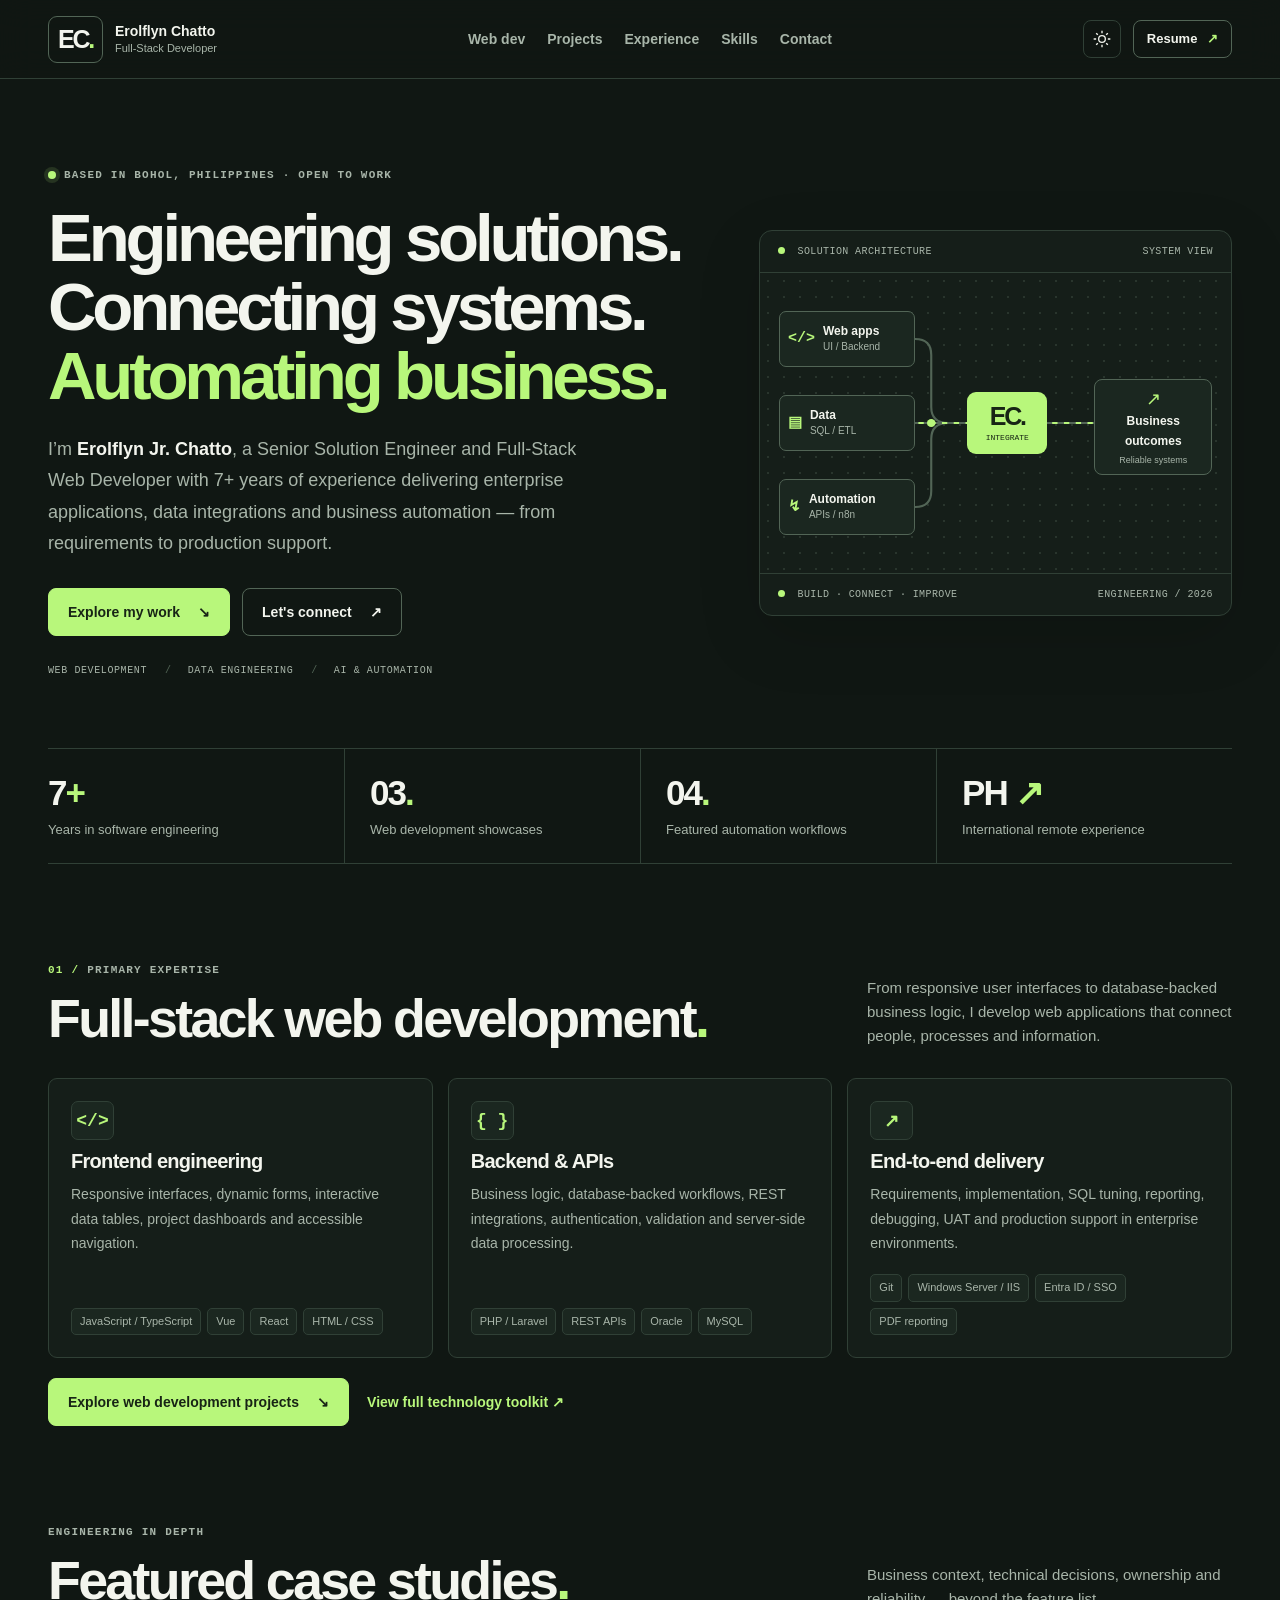
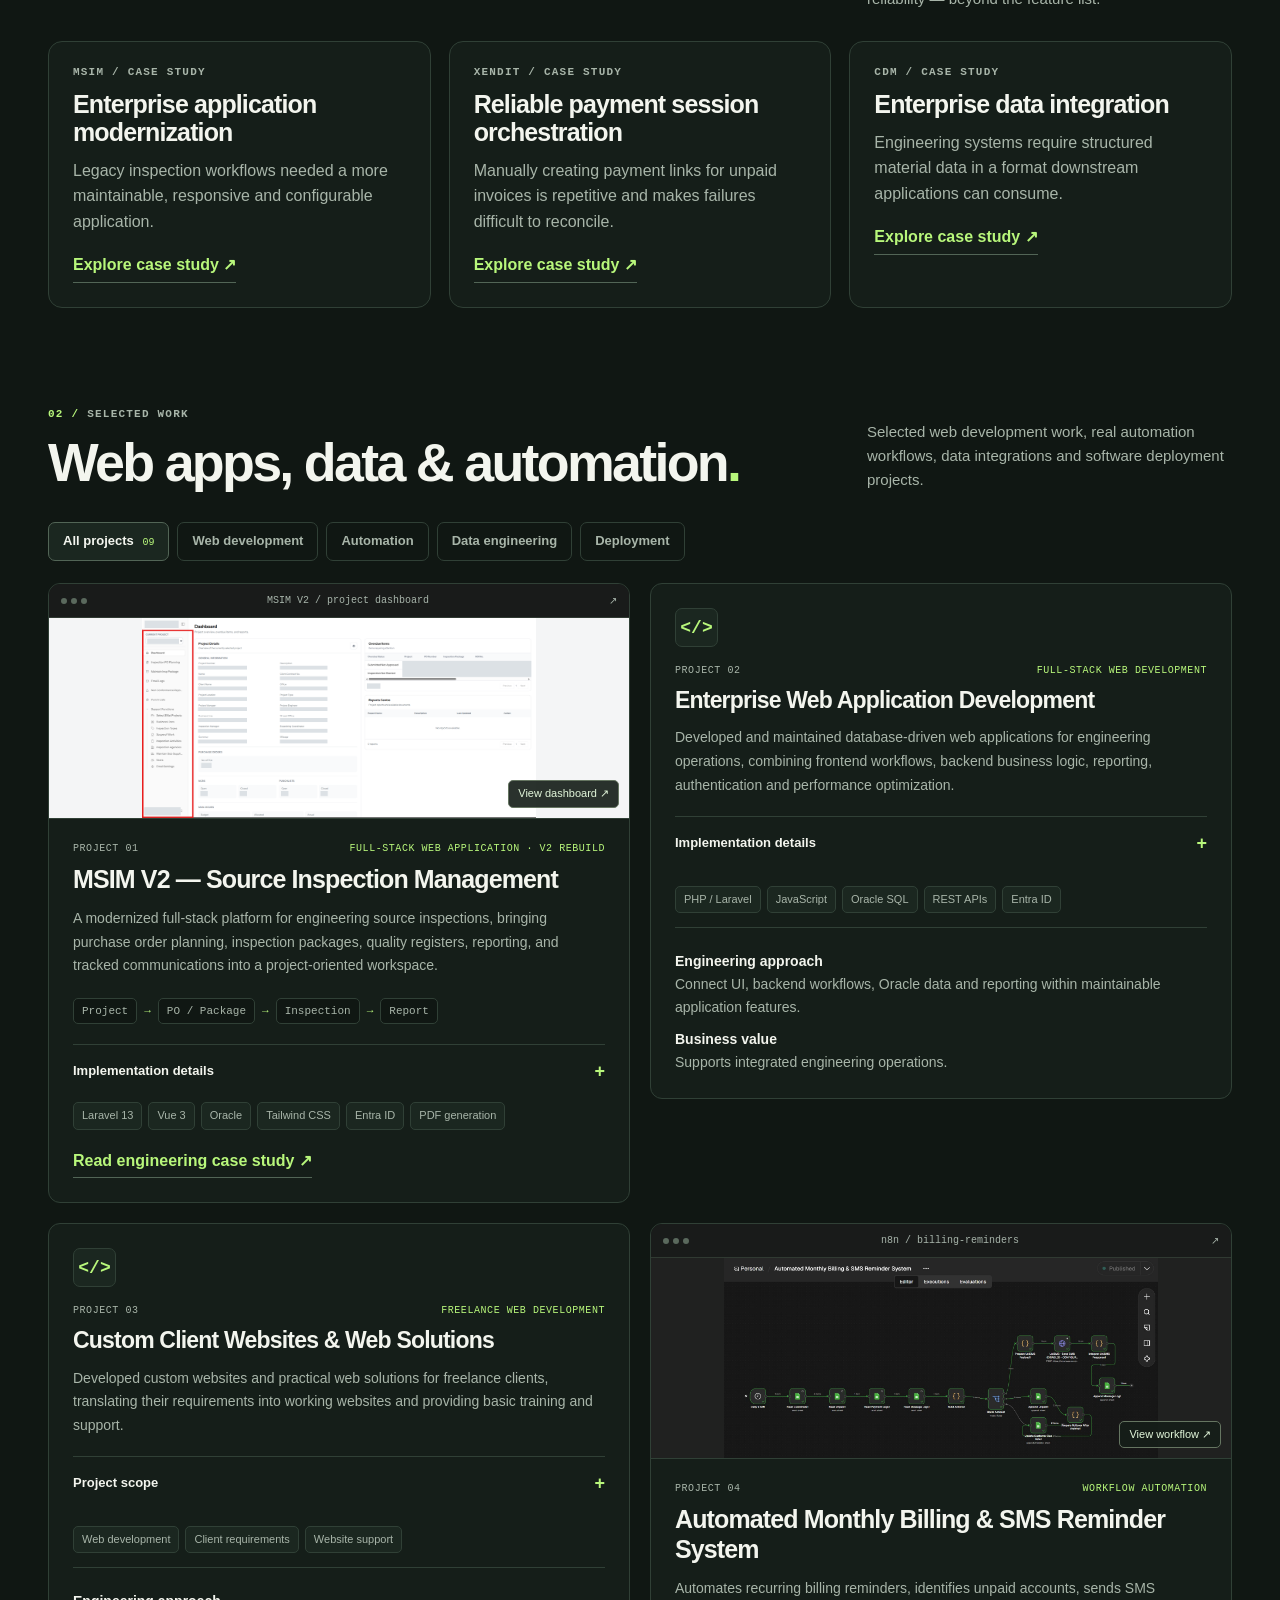
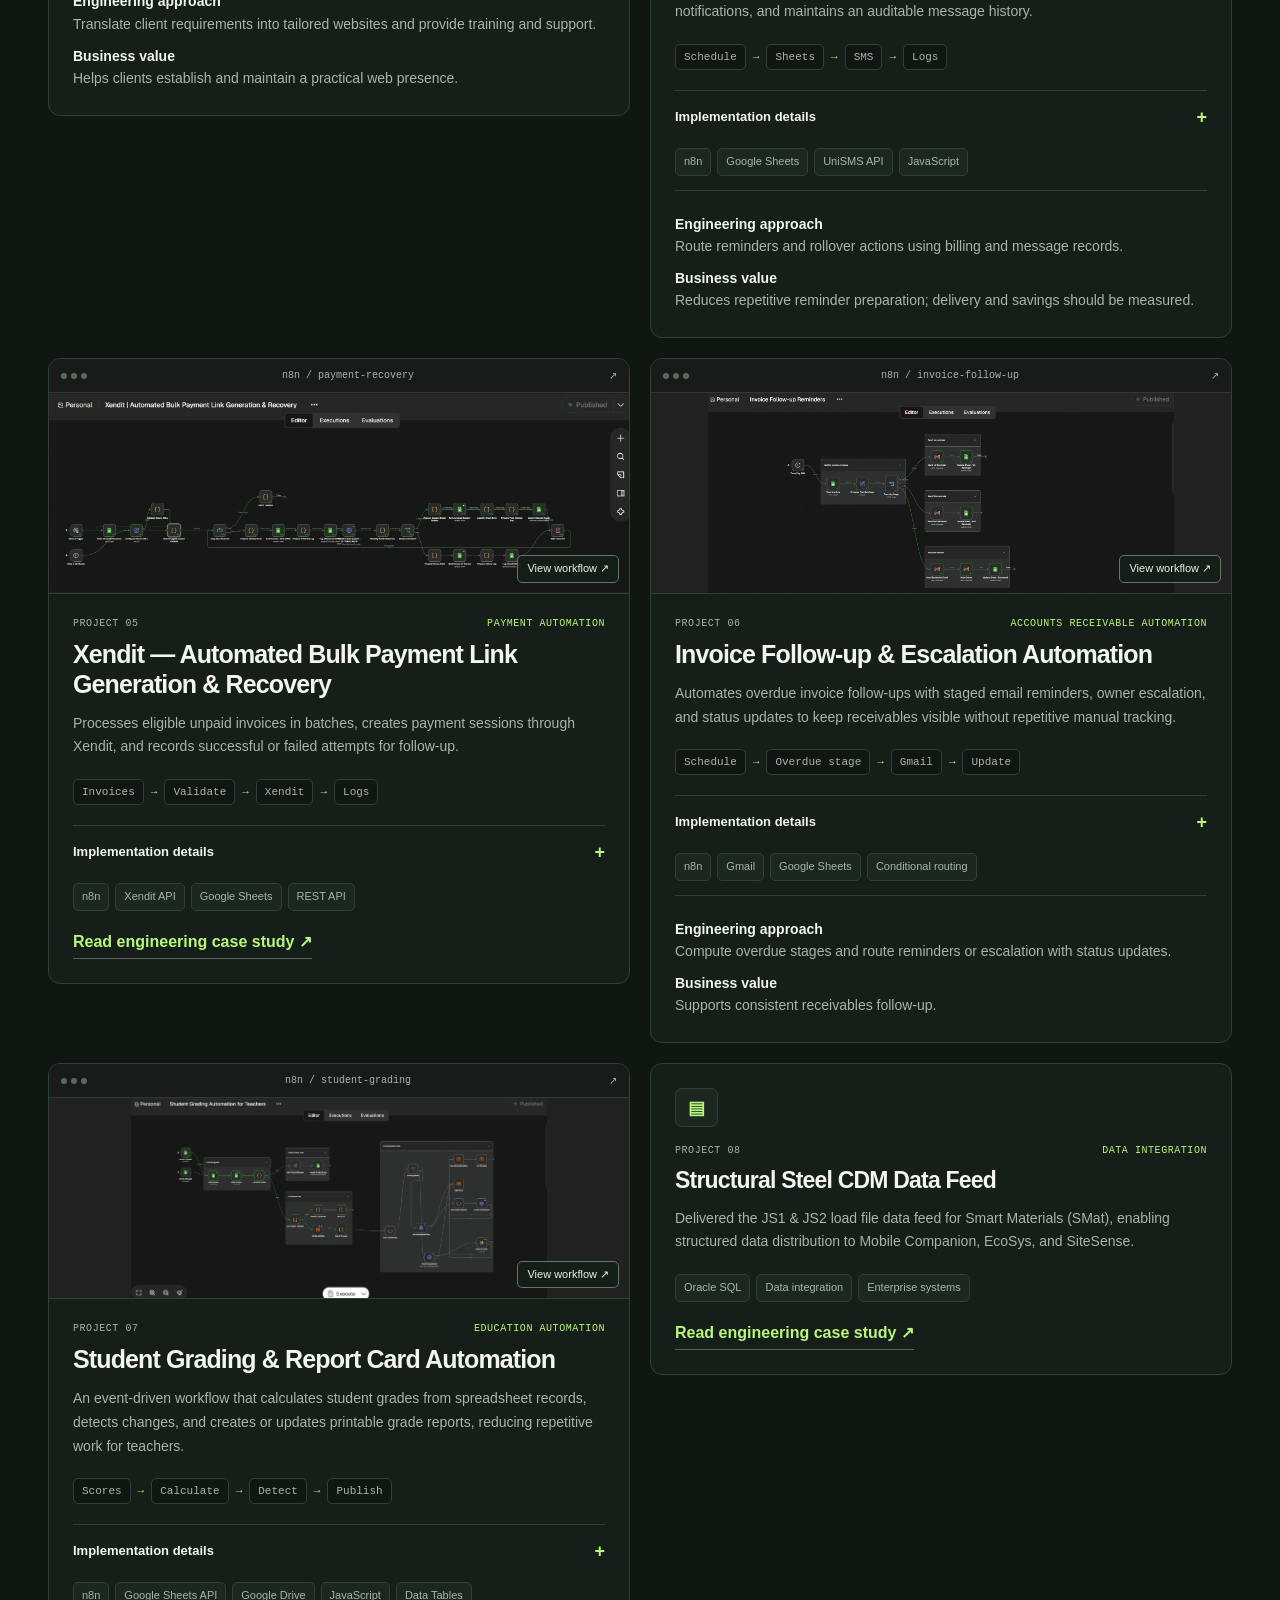
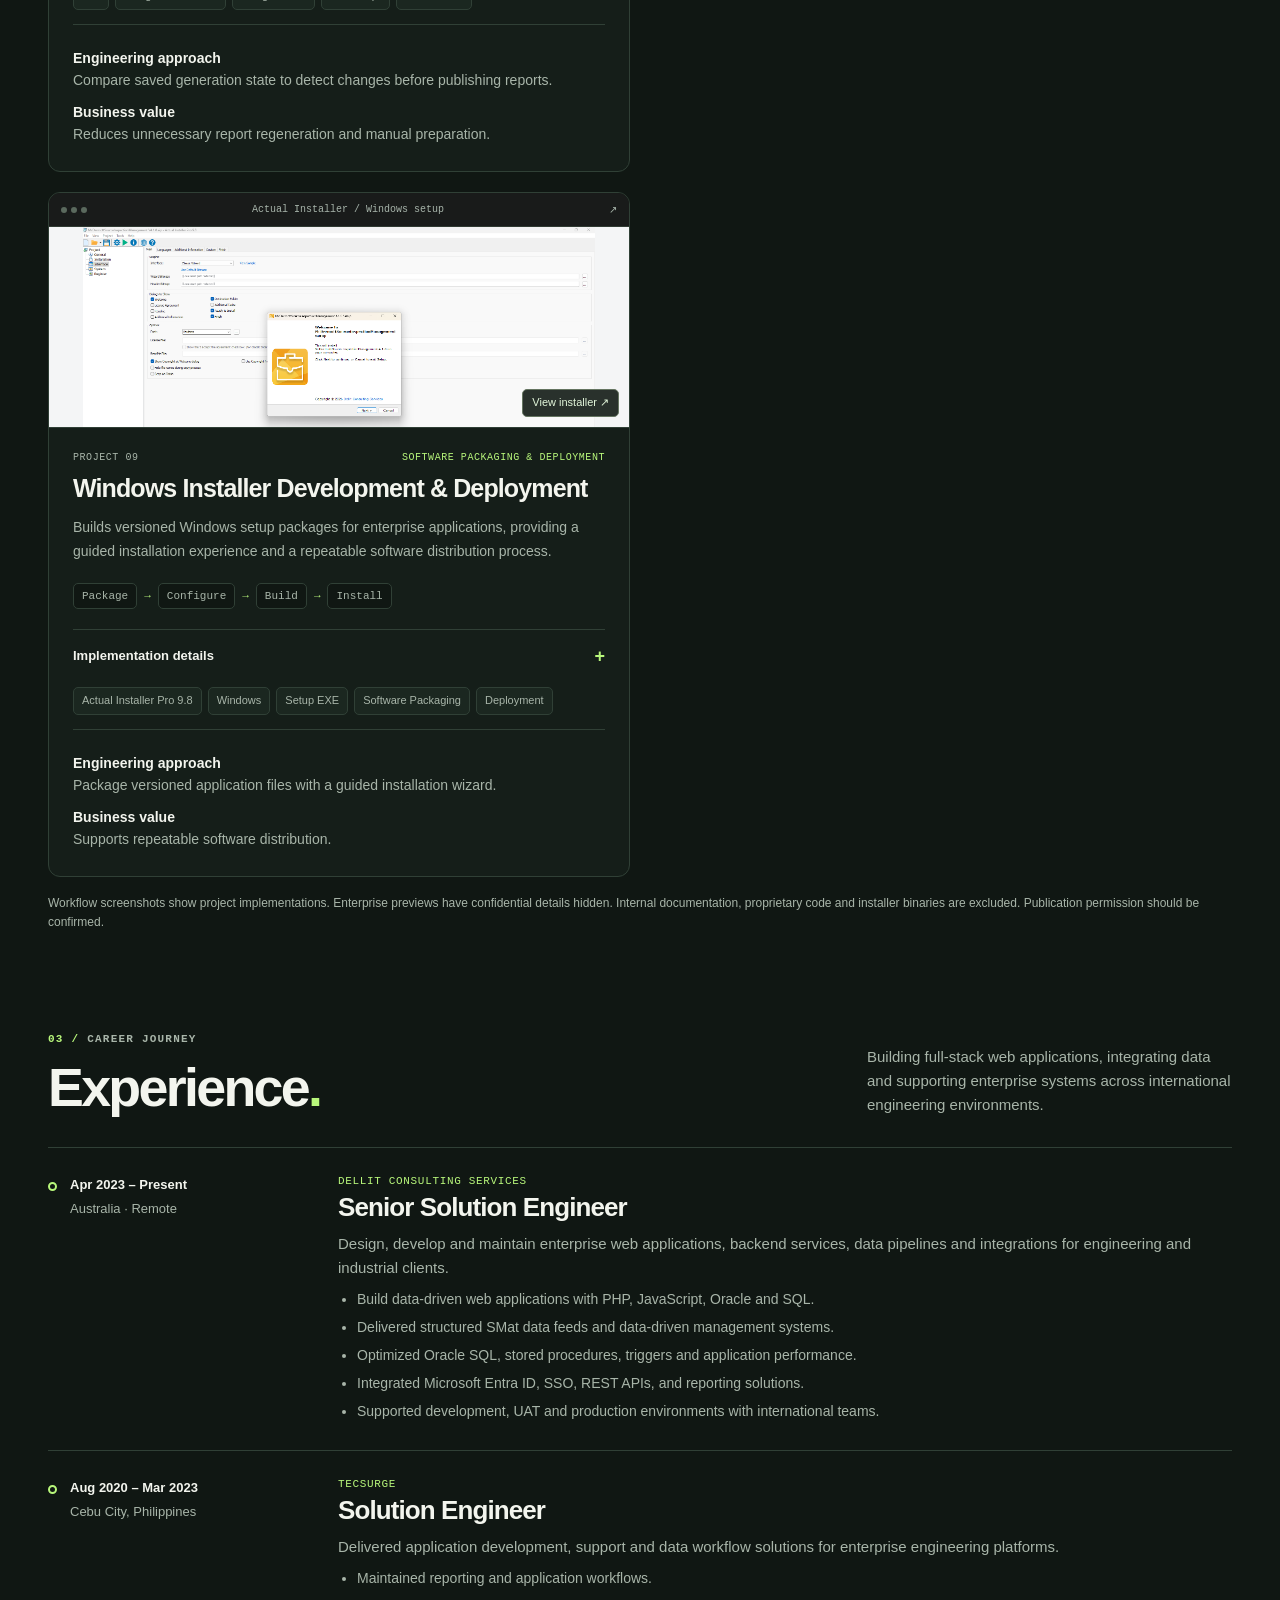
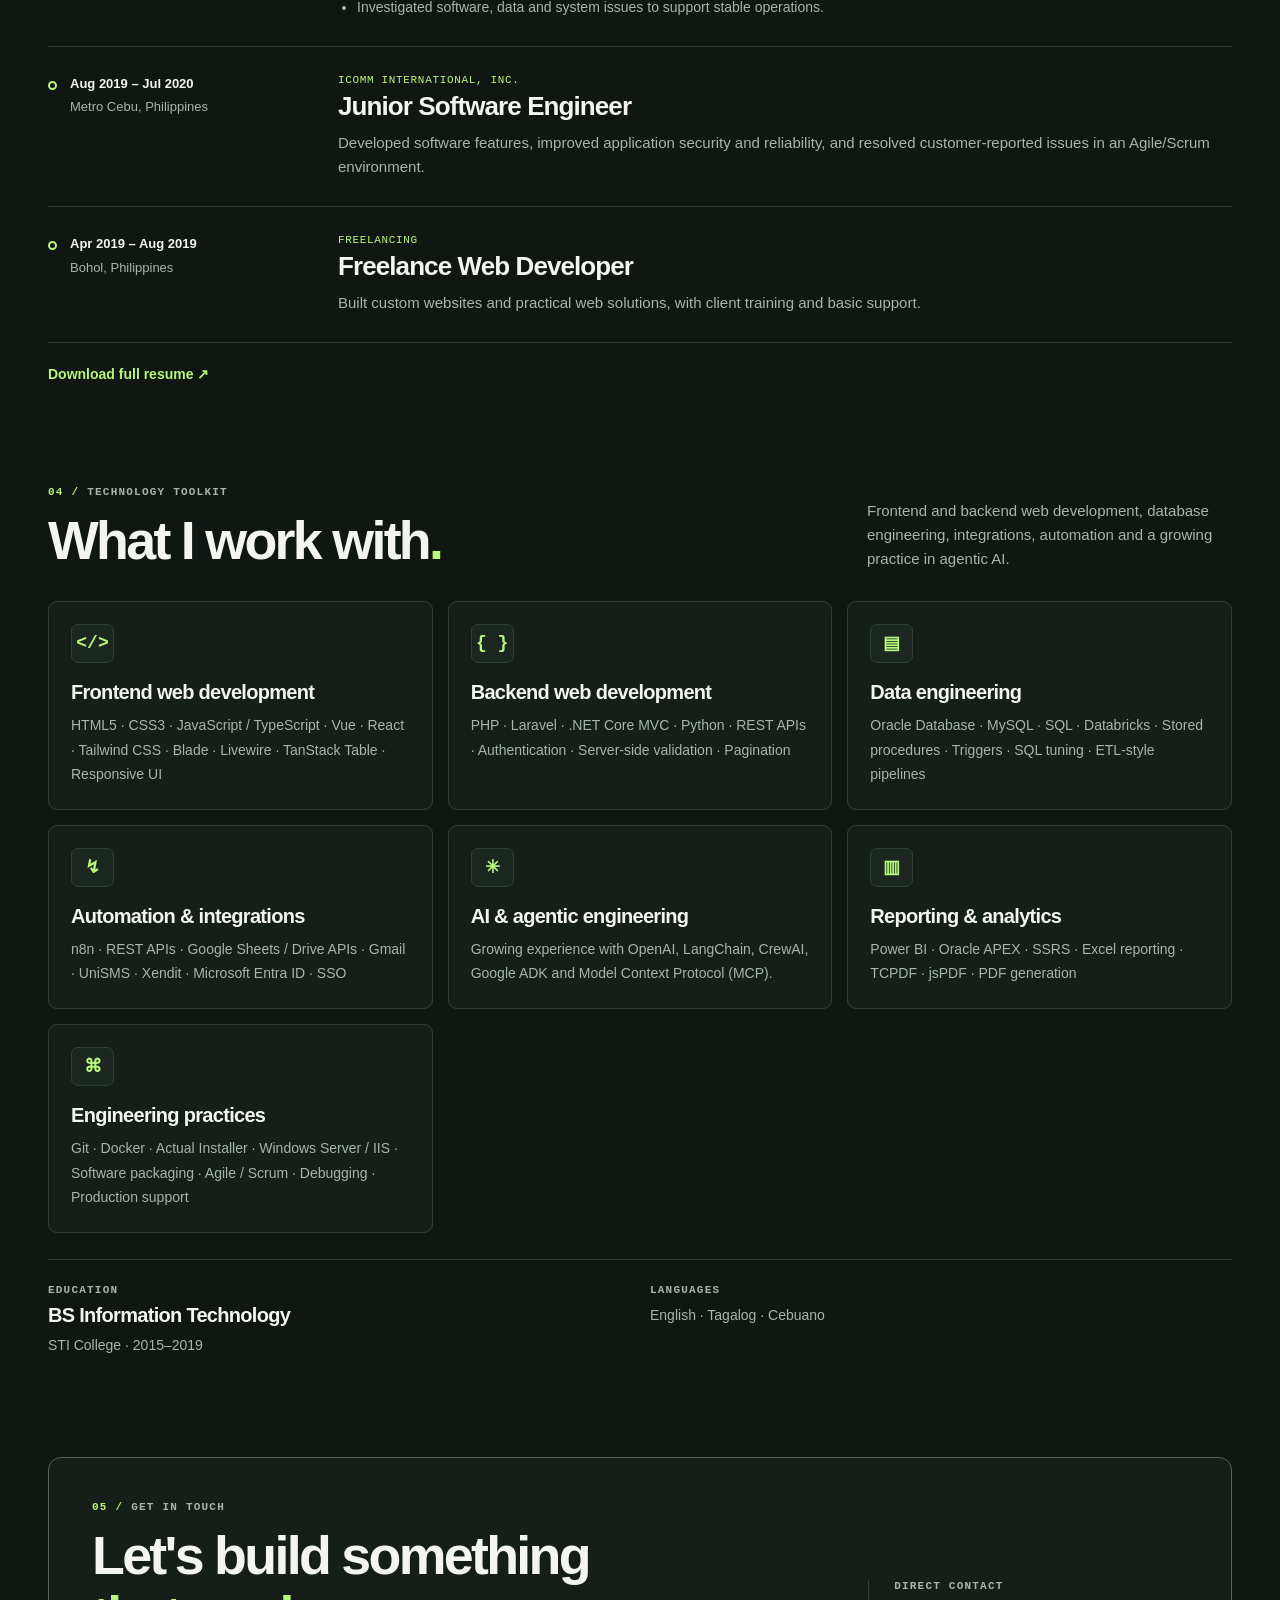
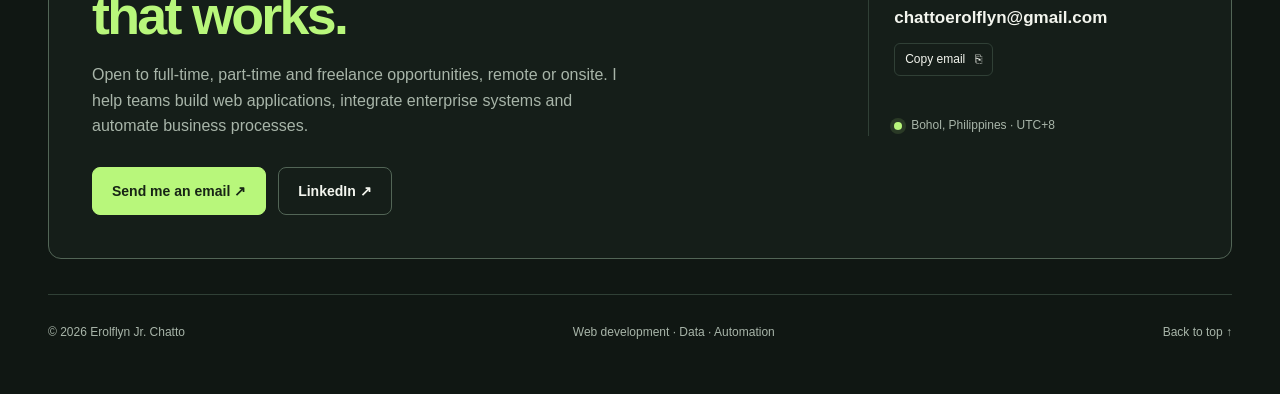
==== commit 12fd5396: "Upgrade portfolio with senior engineering case studies" ====
--- a/index.html
+++ b/index.html
@@ -7,12 +7,18 @@
 <meta content="Erolflyn Jr. Chatto — Full-Stack Web Developer and Senior Solution Engineer in the Philippines. Laravel, Vue, React, REST APIs, Oracle, MySQL, data engineering and n8n automation." name="description"/>
 <meta content="#101713" name="theme-color"/>
 <meta content="website" property="og:type"/>
-<meta content="Erolflyn Jr. Chatto | Full-Stack Web Developer &amp; Solution Engineer" property="og:title"/>
+<meta content="Erolflyn Jr. Chatto | Senior Solution Engineer &amp; Full-Stack Developer" property="og:title"/>
 <meta content="Explore full-stack web applications, custom websites, REST integrations, data engineering and practical n8n workflows." property="og:description"/>
-<title>Erolflyn Jr. Chatto — Full-Stack Web Developer &amp; Solution Engineer</title>
+<title>Erolflyn Jr. Chatto | Senior Solution Engineer &amp; Full-Stack Developer</title>
 <link href="assets/favicon.svg" rel="icon" type="image/svg+xml"/>
 <link href="styles.css" rel="stylesheet"/>
 <script defer="" src="script.js"></script>
+<script async src="https://www.googletagmanager.com/gtm.js?id=GTM-56QDRNCD"></script>
+<script>
+  window.dataLayer = window.dataLayer || [];
+  function gtag(){dataLayer.push(arguments);}
+  gtag('js', new Date());
+</script>
 </head>
 <body>
 <a class="skip-link" href="#main">Skip to content</a>
@@ -22,7 +28,7 @@
 <div class="nav-actions"><button aria-label="Switch to light theme" class="icon-button theme-toggle" title="Switch theme" type="button"><svg aria-hidden="true" fill="none" stroke="currentColor" stroke-width="1.6" viewbox="0 0 24 24"><circle cx="12" cy="12" r="4"></circle><path d="M12 2v3m0 14v3M2 12h3m14 0h3M5 5l2 2m10 10 2 2M5 19l2-2M17 7l2-2"></path></svg></button><a class="nav-resume" download="" href="assets/Erolflyn-Chatto-Resume.pdf">Resume <span>↗</span></a><button aria-controls="nav" aria-expanded="false" aria-label="Open menu" class="icon-button menu-toggle" type="button"><svg aria-hidden="true" fill="none" stroke="currentColor" stroke-width="1.8" viewbox="0 0 24 24"><path d="M4 7h16M4 12h16M4 17h16"></path></svg></button></div>
 </div></header>
 <main id="main">
-<section class="hero container" id="home"><div class="hero-copy"><div class="eyebrow"><span class="status-dot"></span> BASED IN BOHOL, PHILIPPINES</div><h1>Building web<br/>applications.<br/><em>Automating work.</em></h1><p class="hero-intro">I'm <strong>Erolflyn Jr. Chatto</strong>, a Full-Stack Web Developer and Senior Solution Engineer with 7+ years in software engineering. I build responsive web applications, scalable backends, REST APIs, data integrations and practical workflow automations.</p><div class="hero-actions"><a class="button primary" href="#projects">Explore my work <span>↘</span></a><a class="button secondary" href="#contact">Let's connect <span>↗</span></a></div><div class="hero-tech"><span>WEB DEVELOPMENT</span><span>DATA ENGINEERING</span><span>AI &amp; AUTOMATION</span></div></div>
+<section class="hero container" id="home"><div class="hero-copy"><div class="eyebrow"><span class="status-dot"></span> BASED IN BOHOL, PHILIPPINES · OPEN TO WORK</div><h1>Engineering solutions.<br/>Connecting systems.<br/><em>Automating business.</em></h1><p class="hero-intro">I’m <strong>Erolflyn Jr. Chatto</strong>, a Senior Solution Engineer and Full-Stack Web Developer with 7+ years of experience delivering enterprise applications, data integrations and business automation — from requirements to production support.</p><div class="hero-actions"><a class="button primary" href="#projects">Explore my work <span>↘</span></a><a class="button secondary" href="#contact">Let's connect <span>↗</span></a></div><div class="hero-tech"><span>WEB DEVELOPMENT</span><span>DATA ENGINEERING</span><span>AI &amp; AUTOMATION</span></div></div>
 <div aria-label="Illustration showing software, data and automation connecting to business outcomes" class="hero-visual"><div class="visual-top"><span><i></i> SOLUTION ARCHITECTURE</span><span>SYSTEM VIEW</span></div><div class="diagram"><div class="diagram-grid"></div><svg aria-hidden="true" class="diagram-lines" fill="none" preserveaspectratio="none" viewbox="0 0 440 300"><path d="M82 66H145Q160 66 160 82V134Q160 150 176 150H197M82 150H197M82 234H145Q160 234 160 218V166Q160 150 176 150H197M251 150H350" stroke="var(--line-strong)" stroke-width="2"></path><path d="M82 150H197M251 150H350" stroke="var(--accent)" stroke-dasharray="5 6" stroke-width="2"></path><circle cx="160" cy="150" fill="var(--accent)" r="4"></circle></svg><div class="diagram-node node-a"><span class="node-icon">&lt;/&gt;</span><span>Web apps<small>UI / Backend</small></span></div><div class="diagram-node node-b"><span class="node-icon">▤</span><span>Data<small>SQL / ETL</small></span></div><div class="diagram-node node-c"><span class="node-icon">↯</span><span>Automation<small>APIs / n8n</small></span></div><div class="hub"><span>EC<span>.</span></span><small>INTEGRATE</small></div><div class="outcome"><span class="outcome-icon">↗</span><strong>Business<br/>outcomes</strong><small>Reliable systems</small></div></div><div class="visual-bottom"><span><i></i> BUILD · CONNECT · IMPROVE</span><span>ENGINEERING / 2026</span></div></div>
 <div class="stats"><div><strong>7<span>+</span></strong><p>Years in software engineering</p></div><div><strong>03<span>.</span></strong><p>Web development showcases</p></div><div><strong>04<span>.</span></strong><p>Featured automation workflows</p></div><div><strong class="remote-stat">PH <span>↗</span></strong><p>International remote experience</p></div></div></section>
 <section class="section container web-section" id="web-development">
@@ -31,18 +37,10 @@
 <article class="skill-card"><div class="skill-icon">&lt;/&gt;</div><h3>Frontend engineering</h3><p>Responsive interfaces, dynamic forms, interactive data tables, project dashboards and accessible navigation.</p><div class="tags"><span>JavaScript / TypeScript</span><span>Vue</span><span>React</span><span>HTML / CSS</span></div></article>
 <article class="skill-card"><div class="skill-icon">{ }</div><h3>Backend &amp; APIs</h3><p>Business logic, database-backed workflows, REST integrations, authentication, validation and server-side data processing.</p><div class="tags"><span>PHP / Laravel</span><span>REST APIs</span><span>Oracle</span><span>MySQL</span></div></article>
 <article class="skill-card"><div class="skill-icon">↗</div><h3>End-to-end delivery</h3><p>Requirements, implementation, SQL tuning, reporting, debugging, UAT and production support in enterprise environments.</p><div class="tags"><span>Git</span><span>Windows Server / IIS</span><span>Entra ID / SSO</span><span>PDF reporting</span></div></article>
-</div><div class="web-cta"><a class="button primary" data-filter-link="web" href="#projects">Explore web development projects <span>↘</span></a><a class="text-link" href="#skills">View full technology toolkit ↗</a></div></section><section class="section container" id="projects"><div class="section-heading"><div><div class="eyebrow"><span class="section-number">02 /</span> SELECTED WORK</div><h2>Web apps, data &amp; automation<span>.</span></h2></div><p>Selected web development work, real automation workflows, data integrations and software deployment projects.</p></div>
+</div><div class="web-cta"><a class="button primary" data-filter-link="web" href="#projects">Explore web development projects <span>↘</span></a><a class="text-link" href="#skills">View full technology toolkit ↗</a></div></section><section class="section container" id="case-studies"><div class="section-heading"><div><div class="eyebrow">ENGINEERING IN DEPTH</div><h2>Featured case studies<span>.</span></h2></div><p>Business context, technical decisions, ownership and reliability — beyond the feature list.</p></div><div class="case-grid"><article class="case-tile"><div class="eyebrow">MSIM / CASE STUDY</div><h3>Enterprise application modernization</h3><p>Legacy inspection workflows needed a more maintainable, responsive and configurable application.</p><a class="case-link" href="case-studies/msim.html">Explore case study ↗</a></article><article class="case-tile"><div class="eyebrow">XENDIT / CASE STUDY</div><h3>Reliable payment session orchestration</h3><p>Manually creating payment links for unpaid invoices is repetitive and makes failures difficult to reconcile.</p><a class="case-link" href="case-studies/xendit.html">Explore case study ↗</a></article><article class="case-tile"><div class="eyebrow">CDM / CASE STUDY</div><h3>Enterprise data integration</h3><p>Engineering systems require structured material data in a format downstream applications can consume.</p><a class="case-link" href="case-studies/cdm.html">Explore case study ↗</a></article></div></section><section class="section container" id="projects"><div class="section-heading"><div><div class="eyebrow"><span class="section-number">02 /</span> SELECTED WORK</div><h2>Web apps, data &amp; automation<span>.</span></h2></div><p>Selected web development work, real automation workflows, data integrations and software deployment projects.</p></div>
 <div aria-label="Filter projects" class="filters"><button aria-pressed="true" class="filter active" data-filter="all" type="button">All projects <span>09</span></button><button aria-pressed="false" class="filter" data-filter="web" type="button">Web development</button><button aria-pressed="false" class="filter" data-filter="automation" type="button">Automation</button><button aria-pressed="false" class="filter" data-filter="engineering" type="button">Data engineering</button><button aria-pressed="false" class="filter" data-filter="deployment" type="button">Deployment</button></div>
 <div class="project-grid">
-
-
-
-
-
-
-
-
-<article class="project-card featured" data-category="web"><button aria-label="Enlarge redacted MSIM V2 dashboard screenshot" class="project-image msim-image" data-image="assets/msim-dashboard-redacted.png" data-title="MSIM V2 — Source Inspection Management (redacted dashboard)" type="button"><div class="image-toolbar"><span><i></i><i></i><i></i></span><span>MSIM V2 / project dashboard</span><span>↗</span></div><img alt="Redacted source inspection dashboard with navigation, project details, overdue items, quality registers and reports centre" height="519" loading="lazy" src="assets/msim-dashboard-redacted.png" width="1020"/><span class="image-zoom">View dashboard ↗</span></button><div class="project-body"><div class="project-meta"><span class="project-index">PROJECT 01</span><span class="project-type">FULL-STACK WEB APPLICATION · V2 REBUILD</span></div><h3>MSIM V2 — Source Inspection Management</h3><p>A modernized full-stack platform for engineering source inspections, bringing purchase order planning, inspection packages, quality registers, reporting, and tracked communications into a project-oriented workspace.</p><div aria-label="Project to purchase order to inspection to report" class="mini-flow"><span>Project</span><b>→</b><span>PO / Package</span><b>→</b><span>Inspection</span><b>→</b><span>Report</span></div><details><summary>Implementation details <span>+</span></summary><ul><li><strong>Inspection lifecycle:</strong> project dashboards, purchase order planning, inspection packages, Notice of Inspection (NOI) revisions, and inspection report status workflows.</li><li><strong>Quality management:</strong> non-conformance reports (NCRs), punch lists, attachments and inspection master data.</li><li><strong>Dynamic PDF designer:</strong> configurable report sections, field ordering, logos, layouts, preview and draft/publish workflow.</li><li><strong>Communication:</strong> queued email delivery, searchable message logs, attempt history and follow-up emails.</li><li><strong>Identity and UI:</strong> Microsoft Entra ID SSO, local authentication, role-aware navigation, responsive Vue interfaces and server-side pagination.</li><li><strong>Architecture:</strong> Laravel 13, Vue 3, Livewire/Flux, Tailwind CSS, TanStack Table and Oracle database integration.</li></ul><p class="case-note"><strong>Roadmap:</strong> AI-assisted PDF text and checkbox extraction with human review is planned; model integration is not yet verified. Deployment, server-side authorization and production acceptance remain subject to validation.</p></details><div class="tags"><span>Laravel 13</span><span>Vue 3</span><span>Oracle</span><span>Tailwind CSS</span><span>Entra ID</span><span>PDF generation</span></div></div></article><article class="project-card compact" data-category="web"><div aria-hidden="true" class="compact-icon">&lt;/&gt;</div><div class="project-meta"><span class="project-index">PROJECT 02</span><span class="project-type">FULL-STACK WEB DEVELOPMENT</span></div><h3>Enterprise Web Application Development</h3><p>Developed and maintained database-driven web applications for engineering operations, combining frontend workflows, backend business logic, reporting, authentication and performance optimization.</p><details><summary>Implementation details <span>+</span></summary><ul><li>Delivered web application features and backend workflows using PHP, JavaScript and Oracle SQL.</li><li>Integrated REST APIs and Microsoft Entra ID authentication.</li><li>Developed reporting and document-generation features, and optimized SQL and application performance.</li><li>Supported development, UAT and production environments with international teams.</li></ul></details><div class="tags"><span>PHP / Laravel</span><span>JavaScript</span><span>Oracle SQL</span><span>REST APIs</span><span>Entra ID</span></div></article><article class="project-card compact" data-category="web"><div aria-hidden="true" class="compact-icon">&lt;/&gt;</div><div class="project-meta"><span class="project-index">PROJECT 03</span><span class="project-type">FREELANCE WEB DEVELOPMENT</span></div><h3>Custom Client Websites &amp; Web Solutions</h3><p>Developed custom websites and practical web solutions for freelance clients, translating their requirements into working websites and providing basic training and support.</p><details><summary>Project scope <span>+</span></summary><ul><li>Client requirement discussions and tailored website development.</li><li>Delivery of practical web solutions based on business needs.</li><li>Basic user training and post-delivery support.</li></ul></details><div class="tags"><span>Web development</span><span>Client requirements</span><span>Website support</span></div></article><article class="project-card featured" data-category="automation"><button aria-label="Enlarge monthly billing workflow screenshot" class="project-image" data-image="assets/billing-workflow.jpg" data-title="Automated Monthly Billing &amp; SMS Reminder System" type="button"><div class="image-toolbar"><span><i></i><i></i><i></i></span><span>n8n / billing-reminders</span><span>↗</span></div><img alt="n8n billing workflow showing scheduled trigger, Google Sheets, action routing, UniSMS and message logs" height="736" src="assets/billing-workflow.jpg" width="1594"/><span class="image-zoom">View workflow ↗</span></button><div class="project-body"><div class="project-meta"><span class="project-index">PROJECT 04</span><span class="project-type">WORKFLOW AUTOMATION</span></div><h3>Automated Monthly Billing &amp; SMS Reminder System</h3><p>Automates recurring billing reminders, identifies unpaid accounts, sends SMS notifications, and maintains an auditable message history.</p><div aria-label="Schedule to Sheets to SMS to logs" class="mini-flow"><span>Schedule</span><b>→</b><span>Sheets</span><b>→</b><span>SMS</span><b>→</b><span>Logs</span></div><details><summary>Implementation details <span>+</span></summary><ul><li>Daily scheduled execution reads customer, unpaid invoice, payment and message records.</li><li>Rule-based action routing determines reminders and billing rollover tasks.</li><li>UniSMS API integration prepares requests and interprets responses before logging.</li><li>Unpaid invoice archiving and due-date updates support monthly billing cycles.</li></ul></details><div class="tags"><span>n8n</span><span>Google Sheets</span><span>UniSMS API</span><span>JavaScript</span></div></div></article><article class="project-card featured" data-category="automation"><button aria-label="Enlarge Xendit workflow screenshot" class="project-image" data-image="assets/xendit-workflow.jpg" data-title="Xendit — Automated Bulk Payment Link Generation &amp; Recovery" type="button"><div class="image-toolbar"><span><i></i><i></i><i></i></span><span>n8n / payment-recovery</span><span>↗</span></div><img alt="n8n Xendit payment workflow with invoice selection, locking, API requests, success and failure logging" height="615" src="assets/xendit-workflow.jpg" width="1806"/><span class="image-zoom">View workflow ↗</span></button><div class="project-body"><div class="project-meta"><span class="project-index">PROJECT 05</span><span class="project-type">PAYMENT AUTOMATION</span></div><h3>Xendit — Automated Bulk Payment Link Generation &amp; Recovery</h3><p>Processes eligible unpaid invoices in batches, creates payment sessions through Xendit, and records successful or failed attempts for follow-up.</p><div aria-label="Invoices to validate to Xendit to logs" class="mini-flow"><span>Invoices</span><b>→</b><span>Validate</span><b>→</b><span>Xendit</span><b>→</b><span>Logs</span></div><details><summary>Implementation details <span>+</span></summary><ul><li>Manual and scheduled triggers select eligible unpaid invoices.</li><li>Invoice validation and attempt locking help prevent duplicate processing.</li><li>Xendit API requests create payment sessions; response classification routes outcomes.</li><li>Successful sessions are saved; failures are held for review with attempt logs.</li></ul></details><div class="tags"><span>n8n</span><span>Xendit API</span><span>Google Sheets</span><span>REST API</span></div></div></article><article class="project-card featured" data-category="automation"><button aria-label="Enlarge invoice follow-up workflow screenshot" class="project-image" data-image="assets/invoice-followup-workflow.png" data-title="Invoice Follow-up &amp; Escalation Automation" type="button"><div class="image-toolbar"><span><i></i><i></i><i></i></span><span>n8n / invoice-follow-up</span><span>↗</span></div><img alt="n8n workflow with a daily schedule, Google Sheets invoice lookup, overdue-stage routing, Gmail reminders and escalation" height="745" loading="lazy" src="assets/invoice-followup-workflow.png" width="1738"/><span class="image-zoom">View workflow ↗</span></button><div class="project-body"><div class="project-meta"><span class="project-index">PROJECT 06</span><span class="project-type">ACCOUNTS RECEIVABLE AUTOMATION</span></div><h3>Invoice Follow-up &amp; Escalation Automation</h3><p>Automates overdue invoice follow-ups with staged email reminders, owner escalation, and status updates to keep receivables visible without repetitive manual tracking.</p><div aria-label="Daily schedule to overdue stage to email to status update" class="mini-flow"><span>Schedule</span><b>→</b><span>Overdue stage</span><b>→</b><span>Gmail</span><b>→</b><span>Update</span></div><details><summary>Implementation details <span>+</span></summary><ul><li>Runs daily at 9 AM and reads invoice records from Google Sheets.</li><li>Computes the overdue stage and routes invoices into first reminder, second reminder, or escalation branches.</li><li>Sends stage-specific email reminders through Gmail and updates invoice tracking fields.</li><li>Escalates unresolved invoices through a dedicated email, alerts the owner, and records escalation status.</li></ul><p class="case-note">Designed to support timely collections and consistent follow-up without manual monitoring of every invoice.</p></details><div class="tags"><span>n8n</span><span>Gmail</span><span>Google Sheets</span><span>Conditional routing</span></div></div></article><article class="project-card featured" data-category="automation"><button aria-label="Enlarge Student Grading &amp; Report Card Automation screenshot" class="project-image" data-image="assets/student-grading-workflow.png" data-title="Student Grading &amp; Report Card Automation" type="button"><div class="image-toolbar"><span><i></i><i></i><i></i></span><span>n8n / student-grading</span><span>↗</span></div><img alt="n8n grading workflow with score and grade change triggers, calculation, change detection, spreadsheet creation and logging" height="838" loading="lazy" src="assets/student-grading-workflow.png" width="1743"/><span class="image-zoom">View workflow ↗</span></button><div class="project-body"><div class="project-meta"><span class="project-index">PROJECT 07</span><span class="project-type">EDUCATION AUTOMATION</span></div><h3>Student Grading &amp; Report Card Automation</h3><p>An event-driven workflow that calculates student grades from spreadsheet records, detects changes, and creates or updates printable grade reports, reducing repetitive work for teachers.</p><div aria-label="Scores to Calculate to Detect to Publish" class="mini-flow"><span>Scores</span><b>→</b><span>Calculate</span><b>→</b><span>Detect</span><b>→</b><span>Publish</span></div><details><summary>Implementation details <span>+</span></summary><ul><li>Google Sheets triggers respond to changes in student scores or grade records.</li><li>JavaScript calculates grades and updates changed grade records in the source spreadsheet.</li><li>Builds report payloads and compares them with saved generation state to identify changed reports.</li><li>Creates or updates printable grade sheets through the Google Sheets API and organizes new spreadsheets in a Google Drive folder.</li><li>Stores generation state and records success or failure logs using n8n Data Tables for traceability.</li></ul></details><div class="tags"><span>n8n</span><span>Google Sheets API</span><span>Google Drive</span><span>JavaScript</span><span>Data Tables</span></div></div></article><article class="project-card compact" data-category="engineering"><div aria-hidden="true" class="compact-icon">▤</div><div class="project-meta"><span class="project-index">PROJECT 08</span><span class="project-type">DATA INTEGRATION</span></div><h3>Structural Steel CDM Data Feed</h3><p>Delivered the JS1 &amp; JS2 load file data feed for Smart Materials (SMat), enabling structured data distribution to Mobile Companion, EcoSys, and SiteSense.</p><div class="tags"><span>Oracle SQL</span><span>Data integration</span><span>Enterprise systems</span></div></article><article class="project-card featured" data-category="deployment"><button aria-label="Enlarge Windows Installer Development &amp; Deployment screenshot" class="project-image msim-image" data-image="assets/windows-installer-redacted.png" data-title="Windows Installer Development &amp; Deployment" type="button"><div class="image-toolbar"><span><i></i><i></i><i></i></span><span>Actual Installer / Windows setup</span><span>↗</span></div><img alt="Actual Installer Pro 9.8 project editor and version 4.1.0 source inspection application setup wizard; local asset paths redacted" height="749" loading="lazy" src="assets/windows-installer-redacted.png" width="1915"/><span class="image-zoom">View installer ↗</span></button><div class="project-body"><div class="project-meta"><span class="project-index">PROJECT 09</span><span class="project-type">SOFTWARE PACKAGING &amp; DEPLOYMENT</span></div><h3>Windows Installer Development &amp; Deployment</h3><p>Builds versioned Windows setup packages for enterprise applications, providing a guided installation experience and a repeatable software distribution process.</p><div aria-label="Package to Configure to Build to Install" class="mini-flow"><span>Package</span><b>→</b><span>Configure</span><b>→</b><span>Build</span><b>→</b><span>Install</span></div><details><summary>Implementation details <span>+</span></summary><ul><li>Created a Windows setup package for an enterprise source inspection management application, shown at version 4.1.0.</li><li>Configured a classic installation wizard with welcome, destination folder, ready-to-install and finish screens.</li><li>Managed branded wizard and header graphics, version information and copyright presentation.</li><li>Prepared application files and installation settings for repeatable Windows software delivery.</li><li>Installer engineering complements application development and Windows Server deployment experience; the portfolio contains a screenshot, not the proprietary installer binary.</li></ul></details><div class="tags"><span>Actual Installer Pro 9.8</span><span>Windows</span><span>Setup EXE</span><span>Software Packaging</span><span>Deployment</span></div></div></article></div><p class="section-footnote">Workflow screenshots are from my n8n projects. The MSIM dashboard and installer previews are redacted. Internal documentation, proprietary source code and installer binaries are not included.</p></section>
+<article class="project-card featured" data-category="web"><button aria-label="Enlarge redacted MSIM V2 dashboard screenshot" class="project-image msim-image" data-image="assets/msim-dashboard-redacted.png" data-title="MSIM V2 — Source Inspection Management (redacted dashboard)" type="button"><div class="image-toolbar"><span><i></i><i></i><i></i></span><span>MSIM V2 / project dashboard</span><span>↗</span></div><img alt="Redacted source inspection dashboard with navigation, project details, overdue items, quality registers and reports centre" height="519" loading="lazy" src="assets/msim-dashboard-redacted.png" width="1020"/><span class="image-zoom">View dashboard ↗</span></button><div class="project-body"><div class="project-meta"><span class="project-index">PROJECT 01</span><span class="project-type">FULL-STACK WEB APPLICATION · V2 REBUILD</span></div><h3>MSIM V2 — Source Inspection Management</h3><p>A modernized full-stack platform for engineering source inspections, bringing purchase order planning, inspection packages, quality registers, reporting, and tracked communications into a project-oriented workspace.</p><div aria-label="Project to purchase order to inspection to report" class="mini-flow"><span>Project</span><b>→</b><span>PO / Package</span><b>→</b><span>Inspection</span><b>→</b><span>Report</span></div><details><summary>Implementation details <span>+</span></summary><ul><li><strong>Inspection lifecycle:</strong> project dashboards, purchase order planning, inspection packages, Notice of Inspection (NOI) revisions, and inspection report status workflows.</li><li><strong>Quality management:</strong> non-conformance reports (NCRs), punch lists, attachments and inspection master data.</li><li><strong>Dynamic PDF designer:</strong> configurable report sections, field ordering, logos, layouts, preview and draft/publish workflow.</li><li><strong>Communication:</strong> queued email delivery, searchable message logs, attempt history and follow-up emails.</li><li><strong>Identity and UI:</strong> Microsoft Entra ID SSO, local authentication, role-aware navigation, responsive Vue interfaces and server-side pagination.</li><li><strong>Architecture:</strong> Laravel 13, Vue 3, Livewire/Flux, Tailwind CSS, TanStack Table and Oracle database integration.</li></ul><p class="case-note"><strong>Roadmap:</strong> AI-assisted PDF text and checkbox extraction with human review is planned; model integration is not yet verified. Deployment, server-side authorization and production acceptance remain subject to validation.</p></details><div class="tags"><span>Laravel 13</span><span>Vue 3</span><span>Oracle</span><span>Tailwind CSS</span><span>Entra ID</span><span>PDF generation</span></div><a class="case-link" href="case-studies/msim.html">Read engineering case study <span>↗</span></a></div></article><article class="project-card compact" data-category="web"><div aria-hidden="true" class="compact-icon">&lt;/&gt;</div><div class="project-meta"><span class="project-index">PROJECT 02</span><span class="project-type">FULL-STACK WEB DEVELOPMENT</span></div><h3>Enterprise Web Application Development</h3><p>Developed and maintained database-driven web applications for engineering operations, combining frontend workflows, backend business logic, reporting, authentication and performance optimization.</p><details><summary>Implementation details <span>+</span></summary><ul><li>Delivered web application features and backend workflows using PHP, JavaScript and Oracle SQL.</li><li>Integrated REST APIs and Microsoft Entra ID authentication.</li><li>Developed reporting and document-generation features, and optimized SQL and application performance.</li><li>Supported development, UAT and production environments with international teams.</li></ul></details><div class="tags"><span>PHP / Laravel</span><span>JavaScript</span><span>Oracle SQL</span><span>REST APIs</span><span>Entra ID</span></div><div class="project-value"><strong>Engineering approach</strong><p>Connect UI, backend workflows, Oracle data and reporting within maintainable application features.</p><strong>Business value</strong><p>Supports integrated engineering operations.</p></div></article><article class="project-card compact" data-category="web"><div aria-hidden="true" class="compact-icon">&lt;/&gt;</div><div class="project-meta"><span class="project-index">PROJECT 03</span><span class="project-type">FREELANCE WEB DEVELOPMENT</span></div><h3>Custom Client Websites &amp; Web Solutions</h3><p>Developed custom websites and practical web solutions for freelance clients, translating their requirements into working websites and providing basic training and support.</p><details><summary>Project scope <span>+</span></summary><ul><li>Client requirement discussions and tailored website development.</li><li>Delivery of practical web solutions based on business needs.</li><li>Basic user training and post-delivery support.</li></ul></details><div class="tags"><span>Web development</span><span>Client requirements</span><span>Website support</span></div><div class="project-value"><strong>Engineering approach</strong><p>Translate client requirements into tailored websites and provide training and support.</p><strong>Business value</strong><p>Helps clients establish and maintain a practical web presence.</p></div></article><article class="project-card featured" data-category="automation"><button aria-label="Enlarge monthly billing workflow screenshot" class="project-image" data-image="assets/billing-workflow.jpg" data-title="Automated Monthly Billing &amp; SMS Reminder System" type="button"><div class="image-toolbar"><span><i></i><i></i><i></i></span><span>n8n / billing-reminders</span><span>↗</span></div><img alt="n8n billing workflow showing scheduled trigger, Google Sheets, action routing, UniSMS and message logs" height="736" src="assets/billing-workflow.jpg" width="1594"/><span class="image-zoom">View workflow ↗</span></button><div class="project-body"><div class="project-meta"><span class="project-index">PROJECT 04</span><span class="project-type">WORKFLOW AUTOMATION</span></div><h3>Automated Monthly Billing &amp; SMS Reminder System</h3><p>Automates recurring billing reminders, identifies unpaid accounts, sends SMS notifications, and maintains an auditable message history.</p><div aria-label="Schedule to Sheets to SMS to logs" class="mini-flow"><span>Schedule</span><b>→</b><span>Sheets</span><b>→</b><span>SMS</span><b>→</b><span>Logs</span></div><details><summary>Implementation details <span>+</span></summary><ul><li>Daily scheduled execution reads customer, unpaid invoice, payment and message records.</li><li>Rule-based action routing determines reminders and billing rollover tasks.</li><li>UniSMS API integration prepares requests and interprets responses before logging.</li><li>Unpaid invoice archiving and due-date updates support monthly billing cycles.</li></ul></details><div class="tags"><span>n8n</span><span>Google Sheets</span><span>UniSMS API</span><span>JavaScript</span></div><div class="project-value"><strong>Engineering approach</strong><p>Route reminders and rollover actions using billing and message records.</p><strong>Business value</strong><p>Reduces repetitive reminder preparation; delivery and savings should be measured.</p></div></div></article><article class="project-card featured" data-category="automation"><button aria-label="Enlarge Xendit workflow screenshot" class="project-image" data-image="assets/xendit-workflow.jpg" data-title="Xendit — Automated Bulk Payment Link Generation &amp; Recovery" type="button"><div class="image-toolbar"><span><i></i><i></i><i></i></span><span>n8n / payment-recovery</span><span>↗</span></div><img alt="n8n Xendit payment workflow with invoice selection, locking, API requests, success and failure logging" height="615" src="assets/xendit-workflow.jpg" width="1806"/><span class="image-zoom">View workflow ↗</span></button><div class="project-body"><div class="project-meta"><span class="project-index">PROJECT 05</span><span class="project-type">PAYMENT AUTOMATION</span></div><h3>Xendit — Automated Bulk Payment Link Generation &amp; Recovery</h3><p>Processes eligible unpaid invoices in batches, creates payment sessions through Xendit, and records successful or failed attempts for follow-up.</p><div aria-label="Invoices to validate to Xendit to logs" class="mini-flow"><span>Invoices</span><b>→</b><span>Validate</span><b>→</b><span>Xendit</span><b>→</b><span>Logs</span></div><details><summary>Implementation details <span>+</span></summary><ul><li>Manual and scheduled triggers select eligible unpaid invoices.</li><li>Invoice validation and attempt locking help prevent duplicate processing.</li><li>Xendit API requests create payment sessions; response classification routes outcomes.</li><li>Successful sessions are saved; failures are held for review with attempt logs.</li></ul></details><div class="tags"><span>n8n</span><span>Xendit API</span><span>Google Sheets</span><span>REST API</span></div><a class="case-link" href="case-studies/xendit.html">Read engineering case study <span>↗</span></a></div></article><article class="project-card featured" data-category="automation"><button aria-label="Enlarge invoice follow-up workflow screenshot" class="project-image" data-image="assets/invoice-followup-workflow.png" data-title="Invoice Follow-up &amp; Escalation Automation" type="button"><div class="image-toolbar"><span><i></i><i></i><i></i></span><span>n8n / invoice-follow-up</span><span>↗</span></div><img alt="n8n workflow with a daily schedule, Google Sheets invoice lookup, overdue-stage routing, Gmail reminders and escalation" height="745" loading="lazy" src="assets/invoice-followup-workflow.png" width="1738"/><span class="image-zoom">View workflow ↗</span></button><div class="project-body"><div class="project-meta"><span class="project-index">PROJECT 06</span><span class="project-type">ACCOUNTS RECEIVABLE AUTOMATION</span></div><h3>Invoice Follow-up &amp; Escalation Automation</h3><p>Automates overdue invoice follow-ups with staged email reminders, owner escalation, and status updates to keep receivables visible without repetitive manual tracking.</p><div aria-label="Daily schedule to overdue stage to email to status update" class="mini-flow"><span>Schedule</span><b>→</b><span>Overdue stage</span><b>→</b><span>Gmail</span><b>→</b><span>Update</span></div><details><summary>Implementation details <span>+</span></summary><ul><li>Runs daily at 9 AM and reads invoice records from Google Sheets.</li><li>Computes the overdue stage and routes invoices into first reminder, second reminder, or escalation branches.</li><li>Sends stage-specific email reminders through Gmail and updates invoice tracking fields.</li><li>Escalates unresolved invoices through a dedicated email, alerts the owner, and records escalation status.</li></ul><p class="case-note">Designed to support timely collections and consistent follow-up without manual monitoring of every invoice.</p></details><div class="tags"><span>n8n</span><span>Gmail</span><span>Google Sheets</span><span>Conditional routing</span></div><div class="project-value"><strong>Engineering approach</strong><p>Compute overdue stages and route reminders or escalation with status updates.</p><strong>Business value</strong><p>Supports consistent receivables follow-up.</p></div></div></article><article class="project-card featured" data-category="automation"><button aria-label="Enlarge Student Grading &amp; Report Card Automation screenshot" class="project-image" data-image="assets/student-grading-workflow.png" data-title="Student Grading &amp; Report Card Automation" type="button"><div class="image-toolbar"><span><i></i><i></i><i></i></span><span>n8n / student-grading</span><span>↗</span></div><img alt="n8n grading workflow with score and grade change triggers, calculation, change detection, spreadsheet creation and logging" height="838" loading="lazy" src="assets/student-grading-workflow.png" width="1743"/><span class="image-zoom">View workflow ↗</span></button><div class="project-body"><div class="project-meta"><span class="project-index">PROJECT 07</span><span class="project-type">EDUCATION AUTOMATION</span></div><h3>Student Grading &amp; Report Card Automation</h3><p>An event-driven workflow that calculates student grades from spreadsheet records, detects changes, and creates or updates printable grade reports, reducing repetitive work for teachers.</p><div aria-label="Scores to Calculate to Detect to Publish" class="mini-flow"><span>Scores</span><b>→</b><span>Calculate</span><b>→</b><span>Detect</span><b>→</b><span>Publish</span></div><details><summary>Implementation details <span>+</span></summary><ul><li>Google Sheets triggers respond to changes in student scores or grade records.</li><li>JavaScript calculates grades and updates changed grade records in the source spreadsheet.</li><li>Builds report payloads and compares them with saved generation state to identify changed reports.</li><li>Creates or updates printable grade sheets through the Google Sheets API and organizes new spreadsheets in a Google Drive folder.</li><li>Stores generation state and records success or failure logs using n8n Data Tables for traceability.</li></ul></details><div class="tags"><span>n8n</span><span>Google Sheets API</span><span>Google Drive</span><span>JavaScript</span><span>Data Tables</span></div><div class="project-value"><strong>Engineering approach</strong><p>Compare saved generation state to detect changes before publishing reports.</p><strong>Business value</strong><p>Reduces unnecessary report regeneration and manual preparation.</p></div></div></article><article class="project-card compact" data-category="engineering"><div aria-hidden="true" class="compact-icon">▤</div><div class="project-meta"><span class="project-index">PROJECT 08</span><span class="project-type">DATA INTEGRATION</span></div><h3>Structural Steel CDM Data Feed</h3><p>Delivered the JS1 &amp; JS2 load file data feed for Smart Materials (SMat), enabling structured data distribution to Mobile Companion, EcoSys, and SiteSense.</p><div class="tags"><span>Oracle SQL</span><span>Data integration</span><span>Enterprise systems</span></div><a class="case-link" href="case-studies/cdm.html">Read engineering case study ↗</a></article><article class="project-card featured" data-category="deployment"><button aria-label="Enlarge Windows Installer Development &amp; Deployment screenshot" class="project-image msim-image" data-image="assets/windows-installer-redacted.png" data-title="Windows Installer Development &amp; Deployment" type="button"><div class="image-toolbar"><span><i></i><i></i><i></i></span><span>Actual Installer / Windows setup</span><span>↗</span></div><img alt="Actual Installer Pro 9.8 project editor and version 4.1.0 source inspection application setup wizard; local asset paths redacted" height="749" loading="lazy" src="assets/windows-installer-redacted.png" width="1915"/><span class="image-zoom">View installer ↗</span></button><div class="project-body"><div class="project-meta"><span class="project-index">PROJECT 09</span><span class="project-type">SOFTWARE PACKAGING &amp; DEPLOYMENT</span></div><h3>Windows Installer Development &amp; Deployment</h3><p>Builds versioned Windows setup packages for enterprise applications, providing a guided installation experience and a repeatable software distribution process.</p><div aria-label="Package to Configure to Build to Install" class="mini-flow"><span>Package</span><b>→</b><span>Configure</span><b>→</b><span>Build</span><b>→</b><span>Install</span></div><details><summary>Implementation details <span>+</span></summary><ul><li>Created a Windows setup package for an enterprise source inspection management application, shown at version 4.1.0.</li><li>Configured a classic installation wizard with welcome, destination folder, ready-to-install and finish screens.</li><li>Managed branded wizard and header graphics, version information and copyright presentation.</li><li>Prepared application files and installation settings for repeatable Windows software delivery.</li><li>Installer engineering complements application development and Windows Server deployment experience; the portfolio contains a screenshot, not the proprietary installer binary.</li></ul></details><div class="tags"><span>Actual Installer Pro 9.8</span><span>Windows</span><span>Setup EXE</span><span>Software Packaging</span><span>Deployment</span></div><div class="project-value"><strong>Engineering approach</strong><p>Package versioned application files with a guided installation wizard.</p><strong>Business value</strong><p>Supports repeatable software distribution.</p></div></div></article></div><p class="section-footnote">Workflow screenshots show project implementations. Enterprise previews have confidential details hidden. Internal documentation, proprietary code and installer binaries are excluded. Publication permission should be confirmed.</p></section>
 <section class="section container" id="experience"><div class="section-heading"><div><div class="eyebrow"><span class="section-number">03 /</span> CAREER JOURNEY</div><h2>Experience<span>.</span></h2></div><p>Building full-stack web applications, integrating data and supporting enterprise systems across international engineering environments.</p></div><div class="experience-list">
 <article class="experience-row"><div class="experience-date"><span class="timeline-dot"></span><strong>Apr 2023 – Present</strong><small>Australia · Remote</small></div><div><div class="experience-company">DELLIT CONSULTING SERVICES</div><h3>Senior Solution Engineer</h3><p>Design, develop and maintain enterprise web applications, backend services, data pipelines and integrations for engineering and industrial clients.</p><ul><li>Build data-driven web applications with PHP, JavaScript, Oracle and SQL.</li><li>Delivered structured SMat data feeds and data-driven management systems.</li><li>Optimized Oracle SQL, stored procedures, triggers and application performance.</li><li>Integrated Microsoft Entra ID, SSO, REST APIs, and reporting solutions.</li><li>Supported development, UAT and production environments with international teams.</li></ul></div></article>
 <article class="experience-row"><div class="experience-date"><span class="timeline-dot"></span><strong>Aug 2020 – Mar 2023</strong><small>Cebu City, Philippines</small></div><div><div class="experience-company">TECSURGE</div><h3>Solution Engineer</h3><p>Delivered application development, support and data workflow solutions for enterprise engineering platforms.</p><ul><li>Maintained reporting and application workflows.</li><li>Investigated software, data and system issues to support stable operations.</li></ul></div></article>
@@ -57,7 +55,7 @@
 <article class="skill-card"><div class="skill-icon">▥</div><h3>Reporting &amp; analytics</h3><p>Power BI · Oracle APEX · SSRS · Excel reporting · TCPDF · jsPDF · PDF generation</p></article>
 <article class="skill-card"><div class="skill-icon">⌘</div><h3>Engineering practices</h3><p>Git · Docker · Actual Installer · Windows Server / IIS · Software packaging · Agile / Scrum · Debugging · Production support</p></article>
 </div><div class="education"><div><span class="eyebrow">EDUCATION</span><h3>BS Information Technology</h3><p>STI College · 2015–2019</p></div><div><span class="eyebrow">LANGUAGES</span><p>English · Tagalog · Cebuano</p></div></div></section>
-<section class="section contact container" id="contact"><div class="contact-panel"><div><div class="eyebrow"><span class="section-number">05 /</span> GET IN TOUCH</div><h2>Let's build something<br/><em>that works.</em></h2><p>Need a full-stack web developer for a custom website, business application, API integration, data pipeline or workflow automation? I'd be happy to hear from you.</p><div class="contact-actions"><a class="button primary" href="mailto:chattoerolflyn@gmail.com">Send me an email ↗</a><a class="button secondary" href="https://www.linkedin.com/in/erolflyn-jr-chatto-65bb7a18b/" rel="noopener noreferrer" target="_blank">LinkedIn ↗</a></div></div><div class="contact-side"><span class="eyebrow">DIRECT CONTACT</span><a class="email-address" href="mailto:chattoerolflyn@gmail.com">chattoerolflyn@gmail.com</a><button class="copy-button" data-email="chattoerolflyn@gmail.com" type="button">Copy email <span>⎘</span></button><span class="copy-status" role="status"></span><div class="contact-location"><span class="status-dot"></span> Bohol, Philippines · UTC+8</div></div></div></section>
+<section class="section contact container" id="contact"><div class="contact-panel"><div><div class="eyebrow"><span class="section-number">05 /</span> GET IN TOUCH</div><h2>Let's build something<br/><em>that works.</em></h2><p>Open to full-time, part-time and freelance opportunities, remote or onsite. I help teams build web applications, integrate enterprise systems and automate business processes.</p><div class="contact-actions"><a class="button primary" href="mailto:chattoerolflyn@gmail.com">Send me an email ↗</a><a class="button secondary" href="https://www.linkedin.com/in/erolflyn-jr-chatto-65bb7a18b/" rel="noopener noreferrer" target="_blank">LinkedIn ↗</a></div></div><div class="contact-side"><span class="eyebrow">DIRECT CONTACT</span><a class="email-address" href="mailto:chattoerolflyn@gmail.com">chattoerolflyn@gmail.com</a><button class="copy-button" data-email="chattoerolflyn@gmail.com" type="button">Copy email <span>⎘</span></button><span class="copy-status" role="status"></span><div class="contact-location"><span class="status-dot"></span> Bohol, Philippines · UTC+8</div></div></div></section>
 </main><footer class="container footer"><span>© <span id="year">2026</span> Erolflyn Jr. Chatto</span><span>Web development · Data · Automation</span><a href="#home">Back to top ↑</a></footer>
 <dialog aria-labelledby="dialog-title" id="image-dialog"><div class="dialog-header"><h2 id="dialog-title">Project screenshot</h2><button aria-label="Close screenshot" class="icon-button close-dialog" type="button">×</button></div><div class="dialog-image-wrap"><img alt="" id="dialog-image"/></div><p>Scroll horizontally to inspect the screenshot on smaller screens.</p><a id="open-original" rel="noopener noreferrer" target="_blank">Open original image ↗</a></dialog>
 </body></html>
--- a/styles.css
+++ b/styles.css
@@ -16,3 +16,5 @@
 @media(max-width:1050px){.nav-wrap nav{gap:12px}}
 @media(max-width:800px){.web-capabilities{grid-template-columns:repeat(2,minmax(0,1fr))}.web-capabilities article:last-child{grid-column:1/-1}}
 @media(max-width:550px){.web-capabilities{grid-template-columns:1fr}.web-cta{align-items:flex-start;flex-direction:column;gap:12px}}
+
+.case-grid{display:grid;grid-template-columns:repeat(3,minmax(0,1fr));gap:18px}.case-tile,.architecture,.case-section{border:1px solid var(--line);background:var(--panel);border-radius:14px;padding:24px}.case-tile h3{font-size:25px;margin:12px 0}.case-link{display:inline-block;color:var(--accent);font-weight:700;margin-top:18px;border-bottom:1px solid var(--line-strong);padding-bottom:4px}.project-value{border-top:1px solid var(--line);padding-top:14px;margin-top:14px;font-size:14px}.project-value strong{display:block;margin-top:8px}.case-nav{display:flex;justify-content:space-between;align-items:center;gap:16px;min-height:76px}.case-page{max-width:1000px;padding-block:64px}.case-page h1{font-size:clamp(36px,6vw,72px);margin:16px 0}.case-page h1 em{color:var(--accent)}.case-lead{font-size:20px;margin-bottom:32px}.architecture h2,.case-section h2{font-size:23px;margin-bottom:14px}.architecture-flow{display:flex;align-items:stretch;gap:24px;margin:24px 0}.architecture-node{position:relative;flex:1;display:grid;place-items:center;text-align:center;border:1px solid var(--line-strong);background:var(--panel2);padding:16px 10px;border-radius:8px;font-weight:600;font-size:14px}.architecture-node:not(:last-child):after{content:'→';position:absolute;right:-20px;color:var(--accent)}.case-page figure{margin:28px 0}.case-page figure img{width:100%;border-radius:10px;border:1px solid var(--line)}.case-page figcaption{color:var(--muted);font-size:13px;margin-top:8px}.case-content{display:grid;grid-template-columns:1fr 1fr;gap:16px;margin:28px 0}.case-page .button{display:inline-flex}@media(max-width:760px){.case-grid,.case-content{grid-template-columns:1fr}.architecture-flow{flex-direction:column}.architecture-node:not(:last-child):after{content:'↓';right:auto;bottom:-24px}.case-nav .brand{font-size:12px}.case-nav .text-link{font-size:12px}.case-page{padding-block:36px}}
